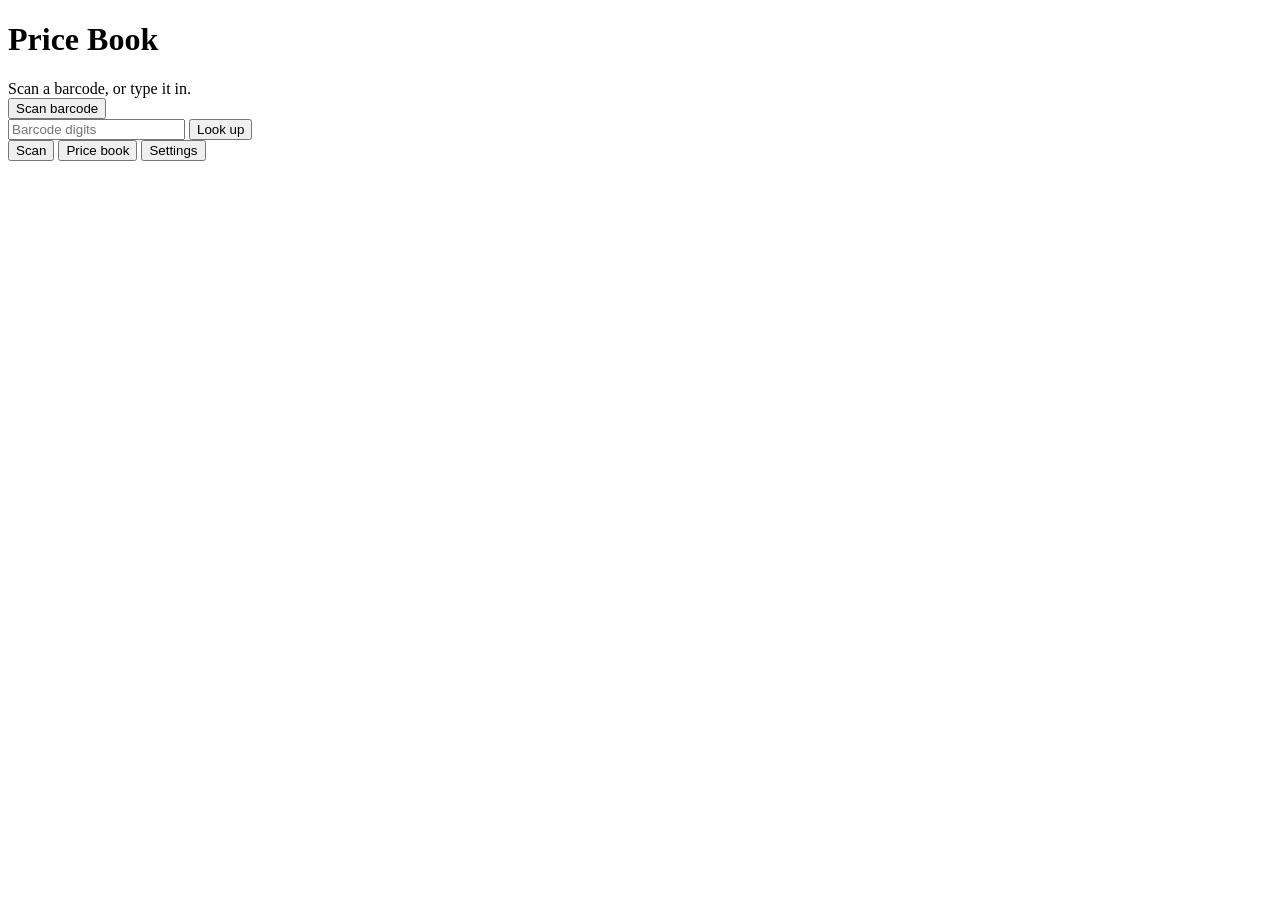
==== index.html @ a0e2c06f "Create initial index.html for Price Book app Initial HTML structure for Price Book application with " ====
<!doctype html>
<html lang="en">
<head>
  <meta charset="utf-8" />
  <meta name="viewport" content="width=device-width, initial-scale=1, viewport-fit=cover" />
  <meta name="theme-color" content="#111827" />
  <title>Price Book - what it costs, what is in it, will it fill you up</title>
  <link rel="manifest" href="./manifest.webmanifest" />
  <link rel="stylesheet" href="./src/styles.css" />
</head>
<body>
  <header class="topbar">
    <h1>Price Book</h1>
    <span id="net-pill" class="pill pill-warn" hidden>offline</span>
  </header>

  <main>
    <!-- SCAN -->
    <section id="view-scan" class="view">
      <div class="scanner">
        <video id="cam" playsinline muted hidden></video>
        <div id="scan-hint" class="hint">Scan a barcode, or type it in.</div>
        <button id="btn-scan" class="primary">Scan barcode</button>
        <button id="btn-stop" class="ghost" hidden>Stop camera</button>
      </div>

      <form id="manual-form" class="row">
        <input id="manual-code" inputmode="numeric" autocomplete="off"
               placeholder="Barcode digits" aria-label="Barcode digits" />
        <button class="secondary" type="submit">Look up</button>
      </form>

      <div id="status" class="status" role="status" aria-live="polite"></div>
      <div id="result"></div>
    </section>

    <!-- PRICE BOOK -->
    <section id="view-book" class="view" hidden>
      <div class="row">
        <input id="book-search" type="search" placeholder="Search your price book" aria-label="Search your price book" />
        <button id="btn-export" class="secondary" type="button">CSV</button>
      </div>
      <p class="muted small">Your lowest price ever paid, per item. Stays on this device.</p>
      <div id="book-list"></div>
    </section>

    <!-- SETTINGS / ABOUT -->
    <section id="view-about" class="view" hidden>
      <h2>Settings</h2>
      <label class="field">Default store
        <input id="set-store" placeholder="e.g. WinCo Bellevue" />
      </label>
      <label class="field">People in household
        <input id="set-household" type="number" min="1" step="1" value="1" />
      </label>

      <h2>What this app does not do</h2>
      <ul class="commitments">
        <li>No good or bad food labels. Numbers only, you decide.</li>
        <li>No weight goals, no calorie targets, no streaks.</li>
        <li>No account required. No ads, no affiliate links, no brand influence.</li>
        <li>Works offline in the aisle.</li>
        <li>Your price history stays on this device.</li>
      </ul>

      <h2>Honesty about the numbers</h2>
      <p class="muted small">
        Nutrition and ingredients come from Open Food Facts, a community database under the
        ODbL licence, and can be wrong or out of date. Nutri-Score and NOVA are third party
        classifications shown as published, not our verdict. The fullness estimate is an
        estimate built from four visible inputs and is not medical or dietary guidance.
      </p>
      <p class="muted small" id="build-line"></p>
      <button id="btn-wipe" class="danger" type="button">Delete all local data</button>
    </section>
  </main>

  <nav class="tabs" role="tablist">
    <button class="tab is-active" data-view="scan" role="tab">Scan</button>
    <button class="tab" data-view="book" role="tab">Price book</button>
    <button class="tab" data-view="about" role="tab">Settings</button>
  </nav>

  <script type="module" src="./src/app.js"></script>
</body>
</html>
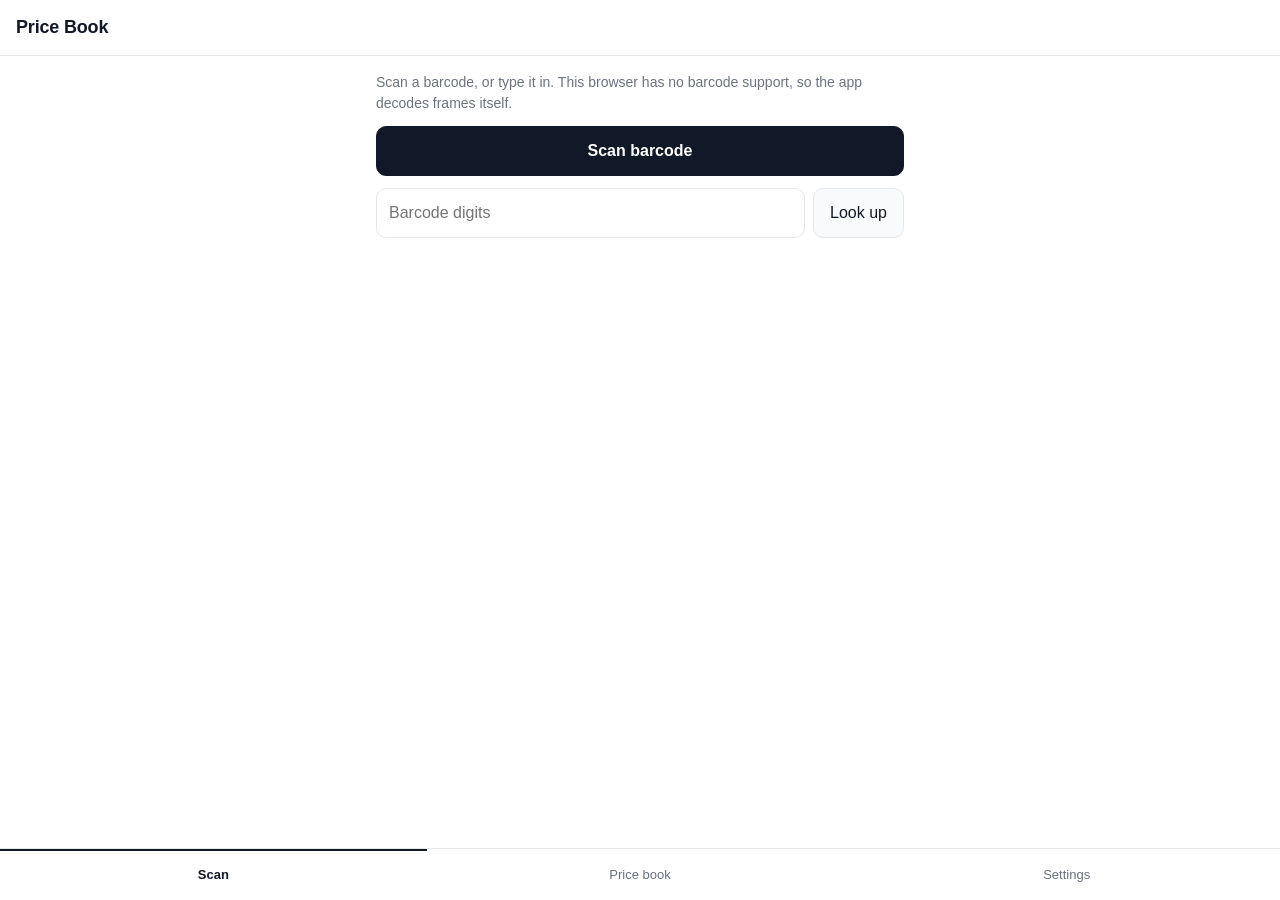
==== commit 6580662f: "Add meta tags for description and icons in HTML" ====
--- a/index.html
+++ b/index.html
@@ -4,8 +4,13 @@
   <meta charset="utf-8" />
   <meta name="viewport" content="width=device-width, initial-scale=1, viewport-fit=cover" />
   <meta name="theme-color" content="#111827" />
+  <meta name="description" content="Scan a barcode and see what it costs per serving, per gram of protein, and per unit of fullness." />
   <title>Price Book - what it costs, what is in it, will it fill you up</title>
   <link rel="manifest" href="./manifest.webmanifest" />
+  <link rel="icon" href="./icons/icon.svg" type="image/svg+xml" />
+  <link rel="apple-touch-icon" href="./icons/icon-192.png" />
+  <meta name="apple-mobile-web-app-capable" content="yes" />
+  <meta name="apple-mobile-web-app-title" content="Price Book" />
   <link rel="stylesheet" href="./src/styles.css" />
 </head>
 <body>
--- a/src/styles.css
+++ b/src/styles.css
@@ -0,0 +1,80 @@
+:root{
+  --bg:#ffffff;
+  --fg:#111827;
+  --muted:#6b7280;
+  --line:#e5e7eb;
+  --card:#f9fafb;
+  --tab-h:58px;
+}
+@media (prefers-color-scheme: dark){
+  :root{
+    --bg:#0b1220;
+    --fg:#f3f4f6;
+    --muted:#9ca3af;
+    --line:#1f2937;
+    --card:#111827;
+  }
+}
+*,*::before,*::after{box-sizing:border-box}
+html{-webkit-text-size-adjust:100%}
+body{
+  margin:0;
+  background:var(--bg);
+  color:var(--fg);
+  font:16px/1.5 -apple-system,BlinkMacSystemFont,"Segoe UI",Roboto,Helvetica,Arial,sans-serif;
+  padding-bottom:calc(var(--tab-h) + env(safe-area-inset-bottom));
+}
+h1,h2{letter-spacing:-0.01em}
+h2{font-size:16px;margin:24px 0 8px}
+.topbar{
+  display:flex;align-items:center;gap:8px;
+  padding:14px 16px;border-bottom:1px solid var(--line);
+  position:sticky;top:0;background:var(--bg);z-index:5;
+}
+.topbar h1{font-size:18px;margin:0}
+main{max-width:560px;margin:0 auto;padding:16px}
+.muted{color:var(--muted)}
+.small{font-size:13px}
+.hint{color:var(--muted);font-size:14px;margin:0 0 12px}
+.status{min-height:20px;font-size:14px;color:var(--muted);margin:12px 0}
+.status.err{color:#b91c1c}
+.pill{font-size:12px;padding:2px 8px;border-radius:999px;border:1px solid var(--line);color:var(--muted)}
+.pill-warn{border-color:#f59e0b;color:#92400e}
+.pill-good{border-color:#10b981;color:#065f46}
+button{font:inherit;border-radius:10px;padding:12px 16px;border:1px solid var(--line);background:var(--card);color:var(--fg);cursor:pointer}
+.primary{background:var(--fg);color:var(--bg);border-color:var(--fg);width:100%;font-weight:600}
+.ghost{background:transparent}
+.danger{border-color:#fca5a5;color:#b91c1c;background:transparent}
+input,select{font:inherit;padding:12px;border:1px solid var(--line);border-radius:10px;background:var(--bg);color:var(--fg);width:100%}
+.row{display:flex;gap:8px;align-items:center;margin:12px 0}
+.row input{flex:1}
+.field{display:block;font-size:13px;color:var(--muted);margin:12px 0}
+.field input{margin-top:6px}
+video#cam{width:100%;max-height:46vh;background:#000;border-radius:12px;object-fit:cover;margin-bottom:12px}
+.card{border:1px solid var(--line);background:var(--card);border-radius:14px;padding:14px;margin:14px 0}
+.card h3{margin:0 0 2px;font-size:17px}
+.card .brand{color:var(--muted);font-size:13px;margin:0 0 10px}
+.metrics{display:grid;grid-template-columns:repeat(3,1fr);gap:8px;margin:12px 0}
+.metric{border:1px solid var(--line);border-radius:12px;padding:10px;background:var(--bg);text-align:center}
+.metric .v{font-size:20px;font-weight:700;letter-spacing:-0.02em;display:block}
+.metric .k{font-size:11px;color:var(--muted);display:block;margin-top:4px;line-height:1.3}
+dl.kv{display:grid;grid-template-columns:auto 1fr;gap:4px 12px;margin:10px 0;font-size:14px}
+dl.kv dt{color:var(--muted)}
+dl.kv dd{margin:0}
+.ingredients{font-size:13px;line-height:1.45;white-space:pre-wrap}
+details{border-top:1px solid var(--line);padding-top:10px;margin-top:10px}
+summary{cursor:pointer;font-size:14px}
+.book-row{display:flex;justify-content:space-between;gap:12px;padding:12px 0;border-bottom:1px solid var(--line)}
+.book-row .n{font-weight:600;font-size:15px}
+.book-row .m{color:var(--muted);font-size:12px}
+.book-row .p{text-align:right;font-variant-numeric:tabular-nums}
+.tabs{
+  position:fixed;left:0;right:0;bottom:0;display:flex;
+  border-top:1px solid var(--line);background:var(--bg);
+  padding-bottom:env(safe-area-inset-bottom);z-index:10;
+}
+.tab{flex:1;border:0;border-radius:0;background:transparent;color:var(--muted);padding:16px 0;font-size:13px}
+.tab.is-active{color:var(--fg);font-weight:700;box-shadow:inset 0 2px 0 var(--fg)}
+.commitments{margin:0;padding-left:18px;font-size:14px}
+.commitments li{margin:6px 0}
+.empty{color:var(--muted);font-size:14px;padding:24px 0;text-align:center}
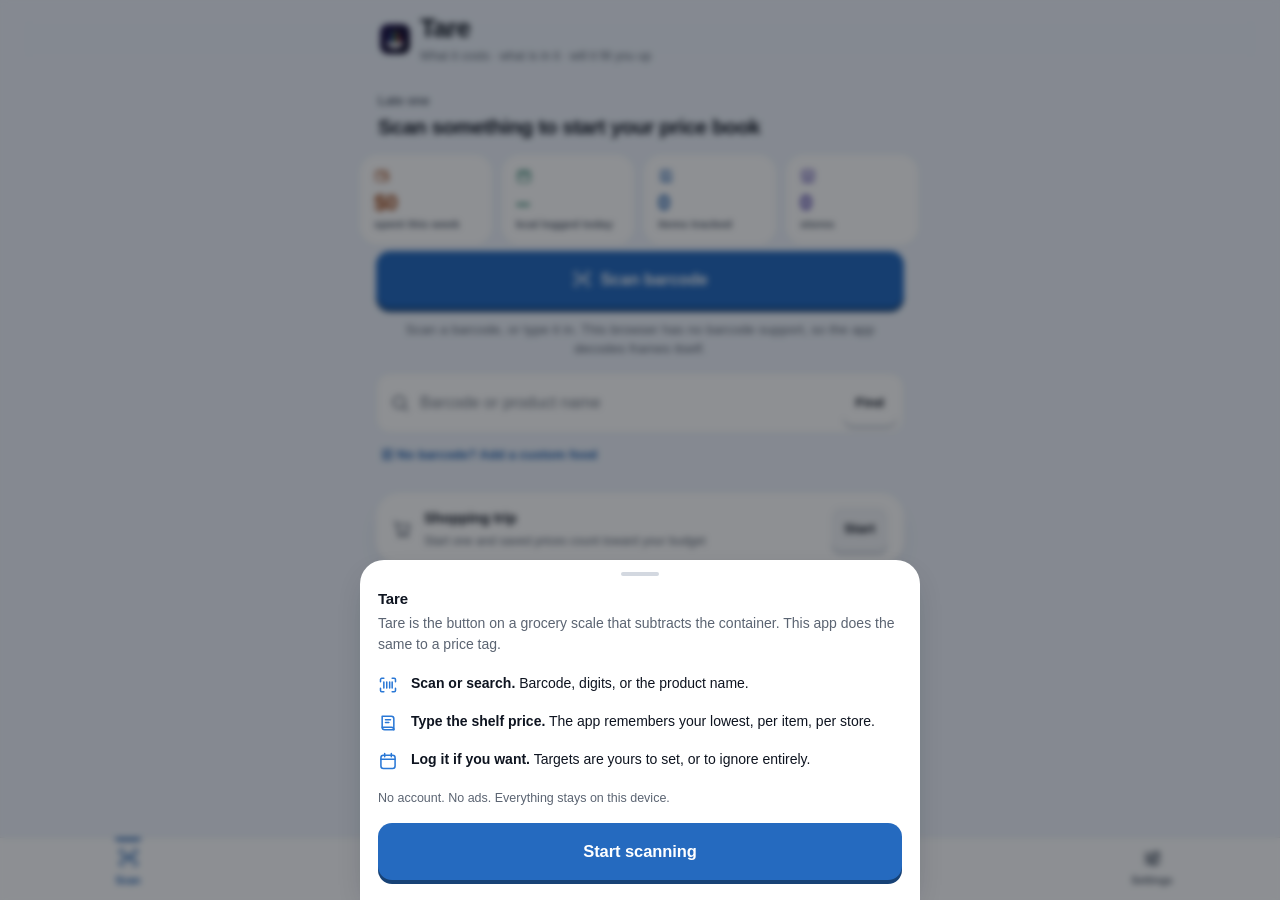
==== commit ee19a8ab: "Rename to Tare, and build out phase 1 Three correctness fixes first, all reachable in normal use:  -" ====
--- a/index.html
+++ b/index.html
@@ -3,87 +3,479 @@
 <head>
   <meta charset="utf-8" />
   <meta name="viewport" content="width=device-width, initial-scale=1, viewport-fit=cover" />
-  <meta name="theme-color" content="#111827" />
+  <meta name="theme-color" content="#f7f8fa" media="(prefers-color-scheme: light)" />
+  <meta name="theme-color" content="#0b0e13" media="(prefers-color-scheme: dark)" />
   <meta name="description" content="Scan a barcode and see what it costs per serving, per gram of protein, and per unit of fullness." />
-  <title>Price Book - what it costs, what is in it, will it fill you up</title>
+  <title>Tare - what it costs, what is in it, will it fill you up</title>
   <link rel="manifest" href="./manifest.webmanifest" />
   <link rel="icon" href="./icons/icon.svg" type="image/svg+xml" />
   <link rel="apple-touch-icon" href="./icons/icon-192.png" />
   <meta name="apple-mobile-web-app-capable" content="yes" />
-  <meta name="apple-mobile-web-app-title" content="Price Book" />
+  <meta name="apple-mobile-web-app-status-bar-style" content="default" />
+  <meta name="apple-mobile-web-app-title" content="Tare" />
   <link rel="stylesheet" href="./src/styles.css" />
 </head>
-<body>
-  <header class="topbar">
-    <h1>Price Book</h1>
-    <span id="net-pill" class="pill pill-warn" hidden>offline</span>
+<body data-view="scan">
+
+  <!-- Icon definitions, drawn once and referenced by <use>. Keeps the markup
+       readable and the payload small, and costs no network request. -->
+  <svg class="sprite" aria-hidden="true" focusable="false">
+    <defs>
+      <symbol id="i-scan" viewBox="0 0 24 24">
+        <path d="M3 8V5.5A1.5 1.5 0 0 1 4.5 4H7M17 4h2.5A1.5 1.5 0 0 1 21 5.5V8M21 16v2.5a1.5 1.5 0 0 1-1.5 1.5H17M7 20H4.5A1.5 1.5 0 0 1 3 18.5V16" />
+        <path d="M7 8.5v7M10.5 8.5v7M14 8.5v7M17 8.5v7" />
+      </symbol>
+      <symbol id="i-book" viewBox="0 0 24 24">
+        <path d="M5 4h11a3 3 0 0 1 3 3v13H8a3 3 0 0 1-3-3z" />
+        <path d="M5 17h11a3 3 0 0 1 3 3M9 8h6M9 11.5h4" />
+      </symbol>
+      <symbol id="i-sliders" viewBox="0 0 24 24">
+        <path d="M4 7h10M18 7h2M4 12h3M11 12h9M4 17h7M15 17h5" />
+        <circle cx="16" cy="7" r="2" /><circle cx="9" cy="12" r="2" /><circle cx="13" cy="17" r="2" />
+      </symbol>
+      <symbol id="i-search" viewBox="0 0 24 24"><circle cx="11" cy="11" r="7" /><path d="M16.5 16.5 21 21" /></symbol>
+      <symbol id="i-hash" viewBox="0 0 24 24"><path d="M9 3 7 21M17 3l-2 18M4 8.5h16M3 15.5h16" /></symbol>
+      <symbol id="i-chevron" viewBox="0 0 24 24"><path d="m9 5 7 7-7 7" /></symbol>
+      <symbol id="i-download" viewBox="0 0 24 24"><path d="M12 3v12M7.5 10.5 12 15l4.5-4.5M4 20h16" /></symbol>
+      <symbol id="i-check" viewBox="0 0 24 24"><path d="m4 12.5 5 5L20 6.5" /></symbol>
+      <symbol id="i-off" viewBox="0 0 24 24"><path d="M3 3l18 18M10.6 5.6A9 9 0 0 1 21 12M3 12a9 9 0 0 1 3.5-7.1M6.8 17.2A9 9 0 0 0 12 21" /></symbol>
+      <symbol id="i-leaf" viewBox="0 0 24 24"><path d="M20 4C10 4 4 9 4 15a5 5 0 0 0 5 5c6 0 11-6 11-16z"/><path d="M4 20c3-6 7-9 12-11"/></symbol>
+      <symbol id="i-meat" viewBox="0 0 24 24"><path d="M7.5 16.5a6 6 0 1 1 8.5-8.5l3.5 3.5a6 6 0 0 1-8.5 8.5z"/><circle cx="9" cy="15" r="2"/></symbol>
+      <symbol id="i-milk" viewBox="0 0 24 24"><path d="M8 3h8v3l2 4v9a2 2 0 0 1-2 2H8a2 2 0 0 1-2-2v-9l2-4z"/><path d="M6 12h12"/></symbol>
+      <symbol id="i-candy" viewBox="0 0 24 24"><circle cx="12" cy="12" r="4.5"/><path d="M8 9 3.5 6.5v11L8 15M16 9l4.5-2.5v11L16 15"/></symbol>
+      <symbol id="i-snack" viewBox="0 0 24 24"><path d="M6 4h12l-1.5 15.5a2 2 0 0 1-2 1.8h-5a2 2 0 0 1-2-1.8z"/><path d="M7 9h10"/></symbol>
+      <symbol id="i-drink" viewBox="0 0 24 24"><path d="M6 4h12l-1.6 15.6a2 2 0 0 1-2 1.8H9.6a2 2 0 0 1-2-1.8z"/><path d="M6.7 11h10.6"/></symbol>
+      <symbol id="i-grain" viewBox="0 0 24 24"><path d="M12 21V8M12 8c0-3 2-5 5-5 0 3-2 5-5 5zM12 8c0-3-2-5-5-5 0 3 2 5 5 5zM12 14c0-3 2-5 5-5 0 3-2 5-5 5zM12 14c0-3-2-5-5-5 0 3 2 5 5 5z"/></symbol>
+      <symbol id="i-frozen" viewBox="0 0 24 24"><path d="M12 3v18M4 7.5l16 9M20 7.5l-16 9M12 7l-2.5-2.5M12 7l2.5-2.5M12 17l-2.5 2.5M12 17l2.5 2.5"/></symbol>
+      <symbol id="i-jar" viewBox="0 0 24 24"><path d="M8 3h8v3H8zM6.5 6h11v13a2 2 0 0 1-2 2h-7a2 2 0 0 1-2-2z"/><path d="M6.5 11h11"/></symbol>
+      <symbol id="i-baby" viewBox="0 0 24 24"><circle cx="12" cy="12" r="8.5"/><circle cx="9.3" cy="11" r="1"/><circle cx="14.7" cy="11" r="1"/><path d="M9.5 15.2a4 4 0 0 0 5 0"/></symbol>
+      <symbol id="i-heart" viewBox="0 0 24 24"><path d="M12 20s-7.5-4.6-7.5-9.6A4.4 4.4 0 0 1 12 7.4a4.4 4.4 0 0 1 7.5 3C19.5 15.4 12 20 12 20z" /></symbol>
+      <symbol id="i-close" viewBox="0 0 24 24"><path d="M6 6l12 12M18 6L6 18" /></symbol>
+      <symbol id="i-refresh" viewBox="0 0 24 24"><path d="M20 12a8 8 0 1 1-2.4-5.7M20 4v4h-4" /></symbol>
+      <symbol id="i-pencil" viewBox="0 0 24 24"><path d="M4 20h4L19.5 8.5a2.1 2.1 0 0 0-3-3L5 17z" /><path d="M14.5 6.5l3 3" /></symbol>
+      <symbol id="i-shop" viewBox="0 0 24 24"><path d="M4 9h16v10a1.5 1.5 0 0 1-1.5 1.5h-13A1.5 1.5 0 0 1 4 19z" /><path d="M3 9l1.6-4.4A1.5 1.5 0 0 1 6 3.6h12a1.5 1.5 0 0 1 1.4 1L21 9M9.5 20.5V14h5v6.5" /></symbol>
+      <symbol id="i-undo" viewBox="0 0 24 24"><path d="M4 9h10.5a5.5 5.5 0 0 1 0 11H8M4 9l4-4M4 9l4 4" /></symbol>
+      <symbol id="i-cart" viewBox="0 0 24 24"><path d="M3 4h2.2l2.3 11.3a1.5 1.5 0 0 0 1.5 1.2h8.4a1.5 1.5 0 0 0 1.5-1.2L21 7H6" /><circle cx="9.5" cy="20" r="1.4" /><circle cx="17.5" cy="20" r="1.4" /></symbol>
+      <symbol id="i-wallet" viewBox="0 0 24 24"><path d="M3 7.5A2.5 2.5 0 0 1 5.5 5H18a2 2 0 0 1 2 2v1M3 7.5V17a2 2 0 0 0 2 2h14a2 2 0 0 0 2-2v-2.5M3 7.5h15" /><path d="M21 10.5h-4a2 2 0 0 0 0 4h4z" /></symbol>
+      <symbol id="i-repeat" viewBox="0 0 24 24"><path d="M4 9V7.5A2.5 2.5 0 0 1 6.5 5H18M15 2l3 3-3 3M20 15v1.5a2.5 2.5 0 0 1-2.5 2.5H6M9 22l-3-3 3-3" /></symbol>
+      <symbol id="i-left" viewBox="0 0 24 24"><path d="M15 5 8 12l7 7" /></symbol>
+      <symbol id="i-right" viewBox="0 0 24 24"><path d="m9 5 7 7-7 7" /></symbol>
+      <symbol id="i-drop" viewBox="0 0 24 24"><path d="M12 3.5s6 6.4 6 10.4a6 6 0 0 1-12 0c0-4 6-10.4 6-10.4z" /></symbol>
+      <symbol id="i-chart" viewBox="0 0 24 24"><path d="M4 20V10M10 20V4M16 20v-7M22 20H2" /></symbol>
+      <symbol id="i-share" viewBox="0 0 24 24"><path d="M12 3v13M8 6.5 12 3l4 3.5M5 13v6.5a1.5 1.5 0 0 0 1.5 1.5h11a1.5 1.5 0 0 0 1.5-1.5V13" /></symbol>
+      <symbol id="i-upload" viewBox="0 0 24 24"><path d="M12 16V4M7.5 8.5 12 4l4.5 4.5M4 20h16" /></symbol>
+      <symbol id="i-install" viewBox="0 0 24 24"><rect x="6" y="2.5" width="12" height="19" rx="2.5" /><path d="M11 18.5h2" /></symbol>
+      <symbol id="i-note" viewBox="0 0 24 24"><path d="M5 4.5h14v15H5z" /><path d="M8.5 9h7M8.5 12.5h7M8.5 16h4" /></symbol>
+      <symbol id="i-today" viewBox="0 0 24 24"><rect x="3.5" y="5" width="17" height="16" rx="3" /><path d="M3.5 10h17M8 3v4M16 3v4" /></symbol>
+      <symbol id="i-flame" viewBox="0 0 24 24"><path d="M12 3s5.5 4.2 5.5 9.1A5.5 5.5 0 0 1 12 21a5.5 5.5 0 0 1-5.5-8.9C6.5 8.5 9 7 9 7s.3 2.4 1.8 2.4C12.2 9.4 12 3 12 3z" /></symbol>
+      <symbol id="i-plus" viewBox="0 0 24 24"><path d="M12 5v14M5 12h14" /></symbol>
+      <symbol id="i-minus" viewBox="0 0 24 24"><path d="M5 12h14" /></symbol>
+      <symbol id="i-swap" viewBox="0 0 24 24"><path d="M4 8h13M13.5 4.5 17 8l-3.5 3.5M20 16H7M10.5 12.5 7 16l3.5 3.5" /></symbol>
+      <symbol id="i-scale" viewBox="0 0 24 24"><path d="M5 20h14M12 4v16M4 9h16l-2.2 6.5a1 1 0 0 1-1 .7H7.2a1 1 0 0 1-1-.7z" /><circle cx="12" cy="4" r="1.6" /></symbol>
+      <symbol id="i-clock" viewBox="0 0 24 24"><circle cx="12" cy="12" r="9" /><path d="M12 7v5.2l3.4 2" /></symbol>
+      <symbol id="i-star" viewBox="0 0 24 24"><path d="m12 3.6 2.6 5.3 5.9.85-4.25 4.15 1 5.85L12 17l-5.25 2.75 1-5.85L3.5 9.75l5.9-.85z" /></symbol>
+      <symbol id="i-trash" viewBox="0 0 24 24"><path d="M4 7h16M10 4h4M9.5 11v6M14.5 11v6M6 7l1 12.5a1.5 1.5 0 0 0 1.5 1.4h7a1.5 1.5 0 0 0 1.5-1.4L18 7" /></symbol>
+      <symbol id="i-flask" viewBox="0 0 24 24"><path d="M9.5 3v6.2L4.6 17.4A2 2 0 0 0 6.3 20.5h11.4a2 2 0 0 0 1.7-3.1L14.5 9.2V3M8 3h8M7.2 14.5h9.6" /></symbol>
+      <symbol id="i-alert" viewBox="0 0 24 24"><path d="M12 4.5 2.8 20h18.4z" /><path d="M12 10v4M12 17.2v.1" /></symbol>
+    </defs>
+  </svg>
+
+  <header class="appbar">
+    <div class="appbar-in">
+      <div class="appbar-title">
+        <img class="appbar-mark" src="./icons/icon.svg" alt="" width="30" height="30" />
+        <div>
+          <h1>Tare</h1>
+          <p class="appbar-sub">What it costs &middot; what is in it &middot; will it fill you up</p>
+        </div>
+      </div>
+      <span id="net-pill" class="chip chip-warn" hidden>
+        <svg class="ic ic-sm" aria-hidden="true"><use href="#i-off" /></svg>Offline
+      </span>
+    </div>
   </header>
 
   <main>
-    <!-- SCAN -->
+
+    <!-- ==================== SCAN ==================== -->
     <section id="view-scan" class="view">
-      <div class="scanner">
+
+      <div class="hello">
+        <div>
+          <p class="hello-k" id="hello-k">Hello</p>
+          <h2 class="hello-t" id="hello-t">What are we pricing?</h2>
+        </div>
+        <button id="home-streak" class="week" type="button" hidden aria-label="Logging streak">
+          <span class="week-dots" id="week-dots"></span>
+          <span class="week-n" id="home-streak-n">0</span>
+        </button>
+      </div>
+
+      <div class="rail stories" id="stories" data-noswipe></div>
+
+      <div class="rail" id="stat-rail" data-noswipe></div>
+
+      <div class="stage">
         <video id="cam" playsinline muted hidden></video>
-        <div id="scan-hint" class="hint">Scan a barcode, or type it in.</div>
-        <button id="btn-scan" class="primary">Scan barcode</button>
-        <button id="btn-stop" class="ghost" hidden>Stop camera</button>
-      </div>
-
-      <form id="manual-form" class="row">
-        <input id="manual-code" inputmode="numeric" autocomplete="off"
-               placeholder="Barcode digits" aria-label="Barcode digits" />
-        <button class="secondary" type="submit">Look up</button>
+        <div class="reticle" aria-hidden="true">
+          <span class="c c-tl"></span><span class="c c-tr"></span>
+          <span class="c c-bl"></span><span class="c c-br"></span>
+          <i class="sweep"></i>
+        </div>
+      </div>
+
+      <button id="btn-scan" class="btn btn-primary btn-block" type="button">
+        <svg class="ic" aria-hidden="true"><use href="#i-scan" /></svg>
+        Scan barcode
+      </button>
+      <button id="btn-stop" class="btn btn-quiet btn-block" hidden type="button">Stop camera</button>
+      <p id="scan-hint" class="hint">Point the camera at the barcode, or type the digits underneath it.</p>
+
+      <form id="manual-form" class="inline-field">
+        <svg class="ic ic-muted" aria-hidden="true"><use href="#i-search" /></svg>
+        <input id="manual-code" autocomplete="off"
+               placeholder="Barcode or product name"
+               aria-label="Barcode digits, or a product name" />
+        <button class="btn btn-soft btn-sm" type="submit">Find</button>
       </form>
-
-      <div id="status" class="status" role="status" aria-live="polite"></div>
+      <button id="btn-custom" class="link" type="button">
+        <svg class="ic ic-sm" aria-hidden="true"><use href="#i-note" /></svg>
+        No barcode? Add a custom food
+      </button>
+
+      <div id="trip-card" class="card trip" hidden>
+        <div class="trip-main">
+          <svg class="ic" aria-hidden="true"><use href="#i-cart" /></svg>
+          <div>
+            <div class="trip-t" id="trip-title">Shopping trip</div>
+            <div class="trip-s" id="trip-sub">Prices you save will count as spent</div>
+          </div>
+        </div>
+        <button id="trip-btn" class="btn btn-soft btn-sm" type="button">Start</button>
+      </div>
+
+      <div id="search-results" class="block" hidden>
+        <div class="block-head"><h2 id="search-title">Results</h2>
+          <button id="btn-search-close" class="link" type="button">Clear</button></div>
+        <div id="search-list" class="list"></div>
+      </div>
+
       <div id="result"></div>
+
+      <div id="wins" class="card wins" hidden></div>
+
+      <section id="recent-wrap" class="block" hidden>
+        <div class="block-head">
+          <h2>Your shelf</h2>
+          <button class="link tab-link" data-view="history" type="button">
+            See all <svg class="ic ic-sm" aria-hidden="true"><use href="#i-chevron" /></svg>
+          </button>
+        </div>
+        <div id="recent" class="feed"></div>
+      </section>
     </section>
 
-    <!-- PRICE BOOK -->
+    <!-- ==================== TODAY ==================== -->
+    <section id="view-today" class="view" hidden>
+      <div class="daynav">
+        <button id="day-prev" class="step-btn" type="button" aria-label="Previous day">
+          <svg class="ic ic-sm" aria-hidden="true"><use href="#i-left" /></svg></button>
+        <h2 id="today-date">Today</h2>
+        <button id="day-next" class="step-btn" type="button" aria-label="Next day">
+          <svg class="ic ic-sm" aria-hidden="true"><use href="#i-right" /></svg></button>
+      </div>
+      <div class="block-head">
+        <button id="day-today" class="link" type="button" hidden>Back to today</button>
+        <span id="streak-chip" class="chip chip-accent" hidden>
+          <svg class="ic ic-sm" aria-hidden="true"><use href="#i-flame" /></svg>
+          <span id="streak-n">0 day streak</span>
+        </span>
+      </div>
+
+      <div class="card">
+        <div class="ring-wrap">
+          <svg class="ring" viewBox="0 0 120 120" aria-hidden="true">
+            <circle class="ring-track" cx="60" cy="60" r="52" />
+            <circle class="ring-fill" id="kcal-ring" cx="60" cy="60" r="52" />
+          </svg>
+          <div class="ring-mid">
+            <span class="ring-v" id="kcal-now">0</span>
+            <span class="ring-k" id="kcal-goal">kcal today</span>
+          </div>
+        </div>
+        <div id="macro-goals" class="goalbars"></div>
+        <p id="today-note" class="panel-note"></p>
+      </div>
+
+      <div class="card water">
+        <div class="water-top">
+          <span class="meter-k"><svg class="ic ic-sm" aria-hidden="true"><use href="#i-drop" /></svg> Water</span>
+          <span class="meter-v" id="water-v">0 ml</span>
+        </div>
+        <div class="meter"><div class="meter-fill" id="water-fill"></div></div>
+        <div class="stepper">
+          <button class="btn btn-soft btn-sm" id="water-minus" type="button">&minus;250</button>
+          <button class="btn btn-soft btn-sm" id="water-250" type="button">+250 ml</button>
+          <button class="btn btn-soft btn-sm" id="water-500" type="button">+500 ml</button>
+        </div>
+      </div>
+
+      <div id="health-day" class="card health" hidden></div>
+
+      <div class="block-head"><h2>Logged</h2></div>
+      <div id="today-list" class="list"></div>
+
+      <div class="block-head"><h2><svg class="ic ic-sm" aria-hidden="true"><use href="#i-chart" /></svg> Last 14 days</h2></div>
+      <div id="trend" class="card"></div>
+
+      <h2 class="group-title">Weight</h2>
+      <div class="group">
+        <label class="cell">
+          <span class="cell-k">Today</span>
+          <input id="weight-input" inputmode="decimal" placeholder="not recorded" />
+          <span class="cell-suffix" id="weight-unit">kg</span>
+        </label>
+      </div>
+      <div id="weight-trend" class="card" hidden></div>
+    </section>
+
+    <!-- ==================== HISTORY ==================== -->
+    <section id="view-history" class="view" hidden>
+      <div class="seg" role="group" aria-label="Filter history">
+        <button class="seg-btn is-on" data-hfilter="all" type="button">All scans</button>
+        <button class="seg-btn" data-hfilter="fav" type="button">
+          <svg class="ic ic-sm" aria-hidden="true"><use href="#i-star" /></svg> Favorites
+        </button>
+      </div>
+      <div class="block-head block-head-tight">
+        <h2 id="history-title">Everything you have scanned</h2>
+        <span class="head-actions">
+          <button id="btn-export-history" class="btn btn-soft btn-sm" type="button">
+            <svg class="ic ic-sm" aria-hidden="true"><use href="#i-download" /></svg> CSV
+          </button>
+          <button id="btn-clear-history" class="btn btn-soft btn-sm" type="button">
+            <svg class="ic ic-sm" aria-hidden="true"><use href="#i-trash" /></svg> Clear
+          </button>
+        </span>
+      </div>
+      <div id="history-list" class="list"></div>
+    </section>
+
+    <!-- ==================== PRICE BOOK ==================== -->
     <section id="view-book" class="view" hidden>
-      <div class="row">
-        <input id="book-search" type="search" placeholder="Search your price book" aria-label="Search your price book" />
-        <button id="btn-export" class="secondary" type="button">CSV</button>
-      </div>
-      <p class="muted small">Your lowest price ever paid, per item. Stays on this device.</p>
-      <div id="book-list"></div>
+      <div id="budget" class="card budget"></div>
+      <div class="search">
+        <svg class="ic ic-muted" aria-hidden="true"><use href="#i-search" /></svg>
+        <input id="book-search" type="search" placeholder="Search your price book"
+               aria-label="Search your price book" />
+      </div>
+
+      <div class="block-head">
+        <h2>Your lowest price, per item</h2>
+        <button id="btn-export" class="btn btn-soft btn-sm" type="button">
+          <svg class="ic ic-sm" aria-hidden="true"><use href="#i-download" /></svg> CSV
+        </button>
+      </div>
+      <div id="book-list" class="list"></div>
+
+      <div id="health-shop" class="card health" hidden></div>
+
+      <div class="block-head"><h2>Where it goes</h2></div>
+      <div id="spend" class="card"></div>
+
+      <div class="block-head"><h2><svg class="ic ic-sm" aria-hidden="true"><use href="#i-shop" /></svg> Your stores</h2></div>
+      <div id="podium" class="podium" hidden></div>
+      <div id="stores" class="list"></div>
+
+      <div class="block-head"><h2><svg class="ic ic-sm" aria-hidden="true"><use href="#i-cart" /></svg> Recent trips</h2></div>
+      <div id="trips" class="list"></div>
     </section>
 
-    <!-- SETTINGS / ABOUT -->
+    <!-- ==================== SETTINGS ==================== -->
     <section id="view-about" class="view" hidden>
-      <h2>Settings</h2>
-      <label class="field">Default store
-        <input id="set-store" placeholder="e.g. WinCo Bellevue" />
-      </label>
-      <label class="field">People in household
-        <input id="set-household" type="number" min="1" step="1" value="1" />
-      </label>
-
-      <h2>What this app does not do</h2>
-      <ul class="commitments">
-        <li>No good or bad food labels. Numbers only, you decide.</li>
-        <li>No weight goals, no calorie targets, no streaks.</li>
-        <li>No account required. No ads, no affiliate links, no brand influence.</li>
-        <li>Works offline in the aisle.</li>
-        <li>Your price history stays on this device.</li>
+      <h2 class="group-title">Preferences</h2>
+      <div class="group">
+        <label class="cell">
+          <span class="cell-k">Default store</span>
+          <input id="set-store" placeholder="e.g. WinCo Bellevue" />
+        </label>
+        <label class="cell">
+          <span class="cell-k">People in household</span>
+          <input id="set-household" type="number" min="1" step="1" value="1" />
+        </label>
+      </div>
+
+      <h2 class="group-title">Daily targets</h2>
+      <div class="group">
+        <label class="cell"><span class="cell-k">Energy</span>
+          <input id="goal-kcal" inputmode="numeric" placeholder="none" /><span class="cell-suffix">kcal</span></label>
+        <label class="cell"><span class="cell-k">Protein</span>
+          <input id="goal-protein" inputmode="numeric" placeholder="none" /><span class="cell-suffix">g</span></label>
+        <label class="cell"><span class="cell-k">Carbohydrate</span>
+          <input id="goal-carbs" inputmode="numeric" placeholder="none" /><span class="cell-suffix">g</span></label>
+        <label class="cell"><span class="cell-k">Fat</span>
+          <input id="goal-fat" inputmode="numeric" placeholder="none" /><span class="cell-suffix">g</span></label>
+        <label class="cell"><span class="cell-k">Show streak</span>
+          <span class="switch"><input id="goal-streak" type="checkbox" checked /><span class="switch-ui"></span></span></label>
+        <label class="cell"><span class="cell-k">Weight unit</span>
+          <select id="goal-unit"><option value="kg">kg</option><option value="lb">lb</option></select></label>
+      </div>
+      <p id="goal-note" class="footnote" hidden></p>
+
+      <h2 class="group-title">Dietary preferences</h2>
+      <div class="group" id="diet-group"></div>
+      <p class="footnote">Items are flagged against what Open Food Facts publishes. A missing
+        tag reads unknown, never safe. This is not a substitute for reading the label.</p>
+
+      <h2 class="group-title">Grocery budget</h2>
+      <div class="group">
+        <label class="cell"><span class="cell-k">Amount</span>
+          <span class="cell-suffix">$</span>
+          <input id="goal-budget" inputmode="decimal" placeholder="none" /></label>
+        <label class="cell"><span class="cell-k">Period</span>
+          <select id="goal-period"><option value="week">Weekly</option><option value="month">Monthly</option></select></label>
+      </div>
+      <p class="footnote">Spending is counted from prices you save during a shopping trip,
+        so the budget costs one tap per trip and none per item.</p>
+
+      <h2 class="group-title">Eating out</h2>
+      <div class="group">
+        <label class="cell"><span class="cell-k">A meal out costs me</span>
+          <span class="cell-suffix">$</span>
+          <input id="goal-takeout" inputmode="decimal" placeholder="none" /></label>
+      </div>
+      <p class="footnote">Your number, per person. The app never guesses it, because a
+        guessed baseline would make the comparison flattering rather than true.</p>
+
+      <h2 class="group-title">Water</h2>
+      <div class="group">
+        <label class="cell"><span class="cell-k">Daily target</span>
+          <input id="goal-water" inputmode="numeric" placeholder="2000" /><span class="cell-suffix">ml</span></label>
+      </div>
+
+      <h2 class="group-title">Your data</h2>
+      <div class="group">
+        <button id="btn-import" class="cell cell-action" type="button">Import a CSV
+          <svg class="ic ic-sm" aria-hidden="true"><use href="#i-upload" /></svg></button>
+        <button id="btn-foods" class="cell cell-action" type="button">Custom foods
+          <span class="cell-suffix" id="foods-count"></span></button>
+        <button id="btn-misses" class="cell cell-action" type="button">Scans that failed
+          <span class="cell-suffix" id="misses-count"></span></button>
+        <button id="btn-install" class="cell cell-action" type="button" hidden>Install on this device
+          <svg class="ic ic-sm" aria-hidden="true"><use href="#i-install" /></svg></button>
+      </div>
+      <input id="import-file" type="file" accept=".csv,text/csv" hidden />
+
+      <h2 class="group-title">Commitments</h2>
+      <ul class="group commitments">
+        <li><svg class="ic ic-sm" aria-hidden="true"><use href="#i-check" /></svg>Every score shows the reasons that produced it.</li>
+        <li><svg class="ic ic-sm" aria-hidden="true"><use href="#i-check" /></svg>Targets are yours. The app never suggests one from your body.</li>
+        <li><svg class="ic ic-sm" aria-hidden="true"><use href="#i-check" /></svg>No account. No ads, no affiliate links, no brand influence.</li>
+        <li><svg class="ic ic-sm" aria-hidden="true"><use href="#i-check" /></svg>Works offline in the aisle.</li>
+        <li><svg class="ic ic-sm" aria-hidden="true"><use href="#i-check" /></svg>Your price history stays on this device.</li>
       </ul>
 
-      <h2>Honesty about the numbers</h2>
-      <p class="muted small">
-        Nutrition and ingredients come from Open Food Facts, a community database under the
-        ODbL licence, and can be wrong or out of date. Nutri-Score and NOVA are third party
-        classifications shown as published, not our verdict. The fullness estimate is an
-        estimate built from four visible inputs and is not medical or dietary guidance.
-      </p>
-      <p class="muted small" id="build-line"></p>
-      <button id="btn-wipe" class="danger" type="button">Delete all local data</button>
+      <h2 class="group-title">Honesty about the numbers</h2>
+      <div class="group">
+        <p class="cell cell-prose">
+          Nutrition and ingredients come from Open Food Facts, a community database under the
+          ODbL licence, and can be wrong or out of date. Nutri-Score and NOVA are third party
+          classifications shown as published, not our verdict. The fullness estimate is an
+          estimate built from four visible inputs and is not medical or dietary guidance.
+        </p>
+      </div>
+
+      <h2 class="group-title">Data</h2>
+      <div class="group">
+        <button id="btn-wipe" class="cell cell-action is-danger" type="button">
+          Delete all local data
+          <svg class="ic ic-sm" aria-hidden="true"><use href="#i-chevron" /></svg>
+        </button>
+      </div>
+
+      <p class="footnote" id="build-line"></p>
     </section>
+
   </main>
 
-  <nav class="tabs" role="tablist">
-    <button class="tab is-active" data-view="scan" role="tab">Scan</button>
-    <button class="tab" data-view="book" role="tab">Price book</button>
-    <button class="tab" data-view="about" role="tab">Settings</button>
+  <div id="ptr" class="ptr" aria-hidden="true">
+    <svg class="ic" aria-hidden="true"><use href="#i-refresh" /></svg>
+  </div>
+
+  <div id="cheer" class="cheer" hidden>
+    <div class="cheer-in" role="dialog" aria-modal="true" aria-labelledby="cheer-title">
+      <span class="cheer-banner" id="cheer-banner"></span>
+      <p class="cheer-title" id="cheer-title"></p>
+      <p class="cheer-v" id="cheer-v"></p>
+      <span class="cheer-unit" id="cheer-unit"></span>
+      <p class="cheer-sub" id="cheer-sub"></p>
+      <div class="cheer-stats" id="cheer-stats"></div>
+      <button id="cheer-go" class="btn btn-primary btn-block" type="button">Keep going</button>
+    </div>
+  </div>
+
+  <div id="story" class="story" hidden>
+    <div class="story-bars" id="story-bars"></div>
+    <div class="story-top">
+      <span class="story-who" id="story-who"></span>
+      <button id="story-close" class="story-x" type="button" aria-label="Close">
+        <svg class="ic" aria-hidden="true"><use href="#i-close" /></svg>
+      </button>
+    </div>
+    <div class="story-stage" id="story-stage"></div>
+    <div class="story-foot" id="story-foot"></div>
+    <button class="story-half story-prev" id="story-prev" type="button" aria-label="Previous"></button>
+    <button class="story-half story-next" id="story-next" type="button" aria-label="Next"></button>
+  </div>
+
+  <div id="sheet" class="sheet" hidden>
+    <div class="sheet-panel" role="dialog" aria-modal="true" aria-labelledby="sheet-title">
+      <div class="sheet-grab" aria-hidden="true"></div>
+      <div class="sheet-head">
+        <h2 id="sheet-title">Custom food</h2>
+        <button id="sheet-close" class="step-btn" type="button" aria-label="Close">
+          <svg class="ic ic-sm" aria-hidden="true"><use href="#i-plus" style="transform:rotate(45deg);transform-origin:center" /></svg></button>
+      </div>
+      <div id="sheet-body"></div>
+    </div>
+  </div>
+
+  <div id="onboard" class="sheet" hidden>
+    <div class="sheet-panel" role="dialog" aria-modal="true" aria-labelledby="ob-title">
+      <div class="sheet-grab" aria-hidden="true"></div>
+      <h2 id="ob-title">Tare</h2>
+      <p class="ob-lead">Tare is the button on a grocery scale that subtracts the container. This app does the same to a price tag.</p>
+      <ul class="ob-list">
+        <li><svg class="ic" aria-hidden="true"><use href="#i-scan" /></svg>
+          <span><b>Scan or search.</b> Barcode, digits, or the product name.</span></li>
+        <li><svg class="ic" aria-hidden="true"><use href="#i-book" /></svg>
+          <span><b>Type the shelf price.</b> The app remembers your lowest, per item, per store.</span></li>
+        <li><svg class="ic" aria-hidden="true"><use href="#i-today" /></svg>
+          <span><b>Log it if you want.</b> Targets are yours to set, or to ignore entirely.</span></li>
+      </ul>
+      <p class="ob-note">No account. No ads. Everything stays on this device.</p>
+      <button id="ob-start" class="btn btn-primary btn-block" type="button">Start scanning</button>
+    </div>
+  </div>
+
+  <div id="status" class="toast" role="status" aria-live="polite"></div>
+
+  <nav class="tabbar" role="tablist">
+    <button class="tab is-active" data-view="scan" role="tab" type="button">
+      <svg class="ic" aria-hidden="true"><use href="#i-scan" /></svg><span>Scan</span>
+    </button>
+    <button class="tab" data-view="today" role="tab" type="button">
+      <svg class="ic" aria-hidden="true"><use href="#i-today" /></svg><span>Today</span>
+    </button>
+    <button class="tab" data-view="history" role="tab" type="button">
+      <svg class="ic" aria-hidden="true"><use href="#i-clock" /></svg><span>History</span>
+    </button>
+    <button class="tab" data-view="book" role="tab" type="button">
+      <svg class="ic" aria-hidden="true"><use href="#i-book" /></svg><span>Prices</span>
+    </button>
+    <button class="tab" data-view="about" role="tab" type="button">
+      <svg class="ic" aria-hidden="true"><use href="#i-sliders" /></svg><span>Settings</span>
+    </button>
   </nav>
 
   <script type="module" src="./src/app.js"></script>
--- a/src/styles.css
+++ b/src/styles.css
@@ -1,80 +1,1386 @@
+/* Tare - design system.
+   Mobile first, dark mode aware, no web fonts and no CDN, so the app keeps its
+   offline and no-third-party promises. Everything below is tokens first, then
+   primitives, then the three views.
+
+   On colour: the scanner apps this borrows its shape from grade food red to
+   green, and the grade is their product. This app does not grade, so ONE blue
+   accent carries every value at every magnitude. A bar that changes colour as
+   it fills is a verdict, and the app does not know what good is for you. The
+   only other hue is a red reserved for destructive actions and failures, which
+   are states of the app, never judgements about a food. */
+
 :root{
-  --bg:#ffffff;
-  --fg:#111827;
-  --muted:#6b7280;
-  --line:#e5e7eb;
-  --card:#f9fafb;
-  --tab-h:58px;
-}
-@media (prefers-color-scheme: dark){
+  color-scheme:light;
+
+  /* surfaces and ink */
+  --page:#f7f8fa;
+  --surface:#ffffff;
+  --surface-2:#f2f4f7;      /* inset wells inside a surface */
+  --ink:#0e1420;
+  --ink-2:#5b6472;          /* 5.98:1 on white */
+  --line:#e6e9ee;
+  --line-strong:#d3d8e0;
+
+  /* accent - one hue, validated against the surfaces it sits on */
+  --accent:#2a78d6;         /* marks: meter fill, active tab (3:1 gate) */
+  --accent-fill:#256abf;    /* filled buttons: white on this is 5.39:1 */
+  --accent-ink:#1c5cab;     /* accent coloured text: 6.63:1 on white */
+  --accent-wash:#eaf2fd;
+  --meter-track:#86b6ef;    /* same ramp, 2.11:1 on white, ordinal safe */
+  /* Three at once, so these are the validated all-pairs trio, each with its
+     own direct label carrying the percentage. */
+  --macro-1:#2a78d6; --macro-2:#eb6834; --macro-3:#1baf7a;
+  /* Reserved status palette. Fixed in both modes, never reused as a series
+     colour, and never shown without its band label beside it. */
+  --st-good:#0ca30c; --st-warning:#fab219; --st-serious:#ec835a; --st-critical:#d03b3b;
+  --st-good-ink:#006300;
+
+  /* Per-view accent. Only one is ever lit at a time - the other tabs sit in
+     muted ink - so these are a theme that swaps, not a categorical set the eye
+     has to tell apart side by side. Each is gated on contrast alone: marks 3:1,
+     text 4.5:1, both measured. */
+  --v-scan:#2a78d6;     --v-scan-ink:#1c5cab;
+  --v-today:#12946a;    --v-today-ink:#0f6f57;
+  --v-history:#5b46d6;  --v-history-ink:#4a3aa7;
+  --v-book:#d9541f;     --v-book-ink:#9a4212;
+  --v-about:#667085;    --v-about-ink:#475467;
+
+  /* Categorical hues, fixed order, for things seen at the same time. The first
+     three are the set that clears the all-pairs gate in both modes. */
+  --cat-1:#2a78d6; --cat-2:#eb6834; --cat-3:#1baf7a; --cat-4:#eda100;
+  --cat-5:#e87ba4; --cat-6:#008300; --cat-7:#4a3aa7; --cat-8:#e34948;
+  --tint:18%;
+  --on-accent:#ffffff;
+
+  /* reserved: app state, never a food verdict */
+  --danger:#b42318;
+  --danger-wash:#fef3f2;
+
+  /* elevation */
+  --e1:0 1px 2px rgba(14,20,32,.06);
+  --e2:0 1px 2px rgba(14,20,32,.05), 0 10px 28px -14px rgba(14,20,32,.22);
+  --e3:0 12px 32px -12px rgba(14,20,32,.30);
+  --ring:0 0 0 3px rgba(42,120,214,.30);
+
+  /* geometry and motion */
+  --r-sm:10px; --r-md:14px; --r-lg:18px; --r-xl:24px;
+  --tab-h:60px;
+  --dur:.18s;
+  --ease:cubic-bezier(.32,.72,0,1);
+  --spring:cubic-bezier(.22,1.2,.36,1);   /* slight overshoot, the iOS feel */
+  --dur-view:.26s;
+}
+@media (prefers-color-scheme:dark){
   :root{
-    --bg:#0b1220;
-    --fg:#f3f4f6;
-    --muted:#9ca3af;
-    --line:#1f2937;
-    --card:#111827;
+    color-scheme:dark;
+    --page:#0b0e13;
+    --surface:#151a22;
+    --surface-2:#1d232d;
+    --ink:#eef2f7;
+    --ink-2:#98a2b3;        /* 6.72:1 on the dark surface */
+    --line:#242b36;
+    --line-strong:#323a47;
+
+    --accent:#3987e5;       /* the dark step of the same hue, not a flip */
+    --accent-fill:#3987e5;  /* dark ink on this is 5.20:1 */
+    --accent-ink:#7fb2f0;
+    --accent-wash:#16243a;
+    --meter-track:#184f95;  /* 2.24:1 on the dark surface, ordinal safe */
+    --macro-1:#3987e5; --macro-2:#d95926; --macro-3:#199e70;
+    --st-good-ink:#3fbf3f;
+    --v-scan:#3987e5;     --v-scan-ink:#7fb2f0;
+    --v-today:#1fbe8a;    --v-today-ink:#4fd1a5;
+    --v-history:#8b78ee;  --v-history-ink:#a99bf5;
+    --v-book:#ef7845;     --v-book-ink:#f79b6e;
+    --v-about:#8996a8;    --v-about-ink:#98a2b3;
+    --cat-1:#3987e5; --cat-2:#d95926; --cat-3:#199e70; --cat-4:#c98500;
+    --cat-5:#d55181; --cat-6:#008300; --cat-7:#9085e9; --cat-8:#e66767;
+    --tint:30%;
+    --on-accent:#0b0e13;
+
+    --danger:#f9776c;
+    --danger-wash:#2a1614;
+
+    --e1:0 1px 2px rgba(0,0,0,.5);
+    --e2:0 1px 2px rgba(0,0,0,.5), 0 10px 28px -14px rgba(0,0,0,.8);
+    --e3:0 12px 32px -12px rgba(0,0,0,.9);
+    --ring:0 0 0 3px rgba(57,135,229,.42);
   }
 }
+
 *,*::before,*::after{box-sizing:border-box}
+/* Every display rule below is a class selector, which outranks the user agent's
+   [hidden]{display:none}. Without this the offline chip, the stop button and the
+   camera would all sit on screen permanently. */
+[hidden]{display:none!important}
 html{-webkit-text-size-adjust:100%}
 body{
   margin:0;
-  background:var(--bg);
-  color:var(--fg);
+  background:var(--page);
+  color:var(--ink);
   font:16px/1.5 -apple-system,BlinkMacSystemFont,"Segoe UI",Roboto,Helvetica,Arial,sans-serif;
-  padding-bottom:calc(var(--tab-h) + env(safe-area-inset-bottom));
-}
-h1,h2{letter-spacing:-0.01em}
-h2{font-size:16px;margin:24px 0 8px}
-.topbar{
-  display:flex;align-items:center;gap:8px;
-  padding:14px 16px;border-bottom:1px solid var(--line);
-  position:sticky;top:0;background:var(--bg);z-index:5;
-}
-.topbar h1{font-size:18px;margin:0}
-main{max-width:560px;margin:0 auto;padding:16px}
-.muted{color:var(--muted)}
+  -webkit-font-smoothing:antialiased;
+  -webkit-tap-highlight-color:transparent;
+  /* Standalone on iOS, a rubber-band drag at the top reads as a pull to
+     refresh and throws the view away. Contain it to the scroller. */
+  overscroll-behavior-y:contain;
+  padding-bottom:calc(var(--tab-h) + env(safe-area-inset-bottom) + 16px);
+}
+.sprite{position:absolute;width:0;height:0;overflow:hidden}
+.ic{
+  width:20px;height:20px;flex:none;
+  fill:none;stroke:currentColor;stroke-width:1.85;
+  stroke-linecap:round;stroke-linejoin:round;
+}
+.ic-sm{width:15px;height:15px;stroke-width:2}
+.ic-muted{color:var(--ink-2)}
+
+/* ---------------- app bar ---------------- */
+
+.appbar{
+  position:sticky;top:0;z-index:20;
+  padding-top:env(safe-area-inset-top);
+  background:color-mix(in srgb,var(--page) 82%,transparent);
+  backdrop-filter:saturate(180%) blur(14px);
+  -webkit-backdrop-filter:saturate(180%) blur(14px);
+  border-bottom:1px solid transparent;
+}
+.appbar-in{
+  max-width:560px;margin:0 auto;
+  display:flex;align-items:flex-start;justify-content:space-between;gap:12px;
+  padding:14px 20px 12px;
+}
+.appbar-title{display:flex;align-items:center;gap:10px}
+.appbar-mark{flex:none;border-radius:8px;display:block}
+.appbar-title > div{min-width:0}
+.appbar h1{margin:0;font-size:26px;font-weight:750;letter-spacing:-.026em;line-height:1.15}
+.appbar-sub{margin:3px 0 0;font-size:12px;color:var(--ink-2);letter-spacing:.005em}
+
+main{max-width:560px;margin:0 auto;padding:8px 16px 28px}
+
+/* ---------------- primitives ---------------- */
+
+h2{font-size:15px;font-weight:650;letter-spacing:-.012em;margin:0}
+.muted{color:var(--ink-2)}
 .small{font-size:13px}
-.hint{color:var(--muted);font-size:14px;margin:0 0 12px}
-.status{min-height:20px;font-size:14px;color:var(--muted);margin:12px 0}
-.status.err{color:#b91c1c}
-.pill{font-size:12px;padding:2px 8px;border-radius:999px;border:1px solid var(--line);color:var(--muted)}
-.pill-warn{border-color:#f59e0b;color:#92400e}
-.pill-good{border-color:#10b981;color:#065f46}
-button{font:inherit;border-radius:10px;padding:12px 16px;border:1px solid var(--line);background:var(--card);color:var(--fg);cursor:pointer}
-.primary{background:var(--fg);color:var(--bg);border-color:var(--fg);width:100%;font-weight:600}
-.ghost{background:transparent}
-.danger{border-color:#fca5a5;color:#b91c1c;background:transparent}
-input,select{font:inherit;padding:12px;border:1px solid var(--line);border-radius:10px;background:var(--bg);color:var(--fg);width:100%}
-.row{display:flex;gap:8px;align-items:center;margin:12px 0}
-.row input{flex:1}
-.field{display:block;font-size:13px;color:var(--muted);margin:12px 0}
-.field input{margin-top:6px}
-video#cam{width:100%;max-height:46vh;background:#000;border-radius:12px;object-fit:cover;margin-bottom:12px}
-.card{border:1px solid var(--line);background:var(--card);border-radius:14px;padding:14px;margin:14px 0}
-.card h3{margin:0 0 2px;font-size:17px}
-.card .brand{color:var(--muted);font-size:13px;margin:0 0 10px}
-.metrics{display:grid;grid-template-columns:repeat(3,1fr);gap:8px;margin:12px 0}
-.metric{border:1px solid var(--line);border-radius:12px;padding:10px;background:var(--bg);text-align:center}
-.metric .v{font-size:20px;font-weight:700;letter-spacing:-0.02em;display:block}
-.metric .k{font-size:11px;color:var(--muted);display:block;margin-top:4px;line-height:1.3}
-dl.kv{display:grid;grid-template-columns:auto 1fr;gap:4px 12px;margin:10px 0;font-size:14px}
-dl.kv dt{color:var(--muted)}
-dl.kv dd{margin:0}
-.ingredients{font-size:13px;line-height:1.45;white-space:pre-wrap}
-details{border-top:1px solid var(--line);padding-top:10px;margin-top:10px}
-summary{cursor:pointer;font-size:14px}
-.book-row{display:flex;justify-content:space-between;gap:12px;padding:12px 0;border-bottom:1px solid var(--line)}
-.book-row .n{font-weight:600;font-size:15px}
-.book-row .m{color:var(--muted);font-size:12px}
-.book-row .p{text-align:right;font-variant-numeric:tabular-nums}
-.tabs{
-  position:fixed;left:0;right:0;bottom:0;display:flex;
-  border-top:1px solid var(--line);background:var(--bg);
-  padding-bottom:env(safe-area-inset-bottom);z-index:10;
-}
-.tab{flex:1;border:0;border-radius:0;background:transparent;color:var(--muted);padding:16px 0;font-size:13px}
-.tab.is-active{color:var(--fg);font-weight:700;box-shadow:inset 0 2px 0 var(--fg)}
-.commitments{margin:0;padding-left:18px;font-size:14px}
-.commitments li{margin:6px 0}
-.empty{color:var(--muted);font-size:14px;padding:24px 0;text-align:center}
+.hint{color:var(--ink-2);font-size:13.5px;text-align:center;margin:12px 4px 0;line-height:1.45}
+.footnote{color:var(--ink-2);font-size:12px;text-align:center;margin:22px 8px 0;line-height:1.5}
+
+.chip{
+  display:inline-flex;align-items:center;gap:5px;
+  font-size:12px;font-weight:600;padding:5px 10px;border-radius:999px;
+  background:var(--surface);color:var(--ink-2);box-shadow:var(--e1);white-space:nowrap;
+}
+.chip-warn{background:var(--danger-wash);color:var(--danger)}
+
+/* touch-action removes the 300ms tap delay; the selection rules stop a long
+   press on a control becoming a text selection, which is the single thing that
+   most makes a web app feel like a web page rather than an app. */
+button,summary,.tab,.switch,.seg-btn,.step-btn,.star,.row-item,select{
+  touch-action:manipulation;
+  -webkit-user-select:none;user-select:none;
+}
+/* 44px is the smallest comfortable finger target; everything tappable clears it. */
+button,summary,.tab,.seg-btn,.step-btn,.star,.switch{min-height:44px}
+
+.btn{
+  font:inherit;font-weight:600;cursor:pointer;border:0;
+  border-radius:var(--r-md);padding:13px 16px;
+  display:inline-flex;align-items:center;justify-content:center;gap:8px;
+  transition:transform var(--dur) var(--ease),background var(--dur) var(--ease),opacity var(--dur) var(--ease);
+}
+.btn:active{transform:scale(.978)}
+.btn-block{width:100%}
+.btn-sm{padding:9px 13px;font-size:13.5px;border-radius:var(--r-sm);min-height:44px}
+.btn-primary{
+  background:var(--accent-fill);color:var(--on-accent);
+  font-size:16.5px;font-weight:650;padding:16px;letter-spacing:-.005em;
+  box-shadow:0 8px 20px -10px var(--accent-fill);
+}
+.btn-soft{background:var(--surface);color:var(--ink);box-shadow:var(--e1)}
+/* On a white card a white button reads as absent. Inside one it takes the well. */
+.card .btn-soft{background:var(--surface-2);box-shadow:none}
+.btn-quiet{background:transparent;color:var(--ink-2)}
+.link{
+  background:none;border:0;font:inherit;font-size:13px;font-weight:600;cursor:pointer;
+  color:var(--accent-ink);display:inline-flex;align-items:center;gap:2px;padding:4px;
+}
+:focus-visible{outline:none;box-shadow:var(--ring)}
+.btn:focus-visible,input:focus-visible,.tab:focus-visible,.link:focus-visible{box-shadow:var(--ring)}
+
+input{
+  font:inherit;width:100%;padding:13px 14px;color:var(--ink);
+  background:var(--surface);border:1px solid var(--line);border-radius:var(--r-md);
+  transition:border-color var(--dur) var(--ease),box-shadow var(--dur) var(--ease);
+}
+input::placeholder{color:var(--ink-2);opacity:.85}
+input:focus{outline:none;border-color:var(--accent);box-shadow:var(--ring)}
+input[type=search]{-webkit-appearance:none;appearance:none}
+input[type=search]::-webkit-search-decoration,
+input[type=search]::-webkit-search-cancel-button{-webkit-appearance:none}
+
+/* a control strip that reads as one field: icon, input, action */
+.inline-field,.search{
+  display:flex;align-items:center;gap:10px;margin-top:14px;
+  background:var(--surface);border:1px solid var(--line);
+  border-radius:var(--r-md);padding:5px 6px 5px 13px;
+  transition:border-color var(--dur) var(--ease),box-shadow var(--dur) var(--ease);
+}
+.inline-field:focus-within,.search:focus-within{border-color:var(--accent);box-shadow:var(--ring)}
+.inline-field input,.search input{
+  flex:1;min-width:0;border:0;background:none;padding:12px 0;border-radius:0;
+}
+.inline-field input:focus,.search input:focus{box-shadow:none;border:0}
+.search{margin-top:4px;padding:5px 13px}
+.search input{padding:10px 0}
+
+.block{margin-top:26px}
+.block-head{display:flex;align-items:center;justify-content:space-between;gap:12px;margin:26px 4px 10px}
+/* Two actions beside a heading move as one block, so they wrap together and
+   stay to the right instead of one of them stranding on its own line. */
+.block-head-tight{flex-wrap:wrap;gap:8px}
+.head-actions{display:flex;gap:8px;margin-left:auto;flex:none}
+.block .block-head{margin-top:0}
+
+/* ---------------- scanner stage ---------------- */
+
+.stage{position:relative;margin-bottom:14px}
+.stage:has(#cam[hidden]){display:none}
+video#cam{
+  display:block;width:100%;max-height:46vh;max-height:46dvh;background:#000;
+  border-radius:var(--r-xl);object-fit:cover;
+}
+#cam[hidden] ~ .reticle{display:none}
+.reticle{position:absolute;inset:14% 9%;pointer-events:none}
+.reticle .c{position:absolute;width:26px;height:26px;border:3px solid rgba(255,255,255,.94);border-radius:3px}
+.reticle .c-tl{top:0;left:0;border-right:0;border-bottom:0;border-top-left-radius:10px}
+.reticle .c-tr{top:0;right:0;border-left:0;border-bottom:0;border-top-right-radius:10px}
+.reticle .c-bl{bottom:0;left:0;border-right:0;border-top:0;border-bottom-left-radius:10px}
+.reticle .c-br{bottom:0;right:0;border-left:0;border-top:0;border-bottom-right-radius:10px}
+.reticle .sweep{
+  position:absolute;left:6px;right:6px;height:2px;border-radius:2px;
+  background:linear-gradient(90deg,transparent,var(--accent),transparent);
+  box-shadow:0 0 12px 2px rgba(42,120,214,.55);
+  animation:sweep 2.1s var(--ease) infinite;
+}
+@keyframes sweep{0%,100%{top:4%}50%{top:96%}}
+
+/* ---------------- product card ---------------- */
+
+.card{
+  background:var(--surface);border-radius:var(--r-xl);
+  padding:18px;margin-top:16px;box-shadow:var(--e2);
+}
+
+.product-head{display:flex;gap:14px;align-items:center}
+.thumb{
+  width:58px;height:58px;flex:none;border-radius:16px;overflow:hidden;
+  background:var(--surface-2);color:var(--ink-2);
+  display:flex;align-items:center;justify-content:center;
+  font-size:21px;font-weight:700;
+}
+.thumb img{width:100%;height:100%;object-fit:contain}
+.product-id{min-width:0;flex:1}
+.product-id h3{margin:0;font-size:17px;font-weight:650;letter-spacing:-.014em;line-height:1.28}
+.product-id .brand{margin:3px 0 0;font-size:13px;color:var(--ink-2);
+  overflow:hidden;text-overflow:ellipsis;white-space:nowrap}
+.product-id .code{margin:2px 0 0;font-size:11.5px;color:var(--ink-2);
+  font-variant-numeric:tabular-nums;letter-spacing:.02em}
+
+/* price entry reads as the one thing to do next */
+.entry{display:flex;gap:10px;margin-top:16px}
+.money{
+  flex:1;min-width:0;display:flex;align-items:center;
+  background:var(--surface-2);border:1px solid transparent;border-radius:var(--r-md);
+  padding-left:13px;transition:border-color var(--dur) var(--ease),box-shadow var(--dur) var(--ease);
+}
+.money:focus-within{border-color:var(--accent);box-shadow:var(--ring);background:var(--surface)}
+.money .cur{font-size:17px;font-weight:650;color:var(--ink-2)}
+.money input{
+  border:0;background:none;padding:14px 13px 14px 3px;margin-left:-1px;
+  font-size:17px;font-weight:650;letter-spacing:-.01em;
+}
+.money input:focus{box-shadow:none}
+.entry .store-in{flex:1;min-width:0;background:var(--surface-2);border-color:transparent}
+.entry .store-in:focus{background:var(--surface)}
+
+/* hero figure: exactly one per view */
+.hero{text-align:center;padding:22px 0 18px;margin-top:16px;border-top:1px solid var(--line)}
+.hero-v{
+  display:block;font-size:54px;line-height:1;font-weight:760;letter-spacing:-.04em;
+  /* proportional figures on purpose - tabular-nums reads loose at this size */
+}
+.hero-k{display:block;margin-top:9px;font-size:12.5px;font-weight:600;color:var(--ink-2);
+  letter-spacing:.02em;text-transform:uppercase}
+
+.tiles{display:grid;grid-template-columns:1fr 1fr;gap:10px}
+.tile{background:var(--surface-2);border-radius:var(--r-lg);padding:15px 12px;text-align:center}
+.tile-v{display:block;font-size:25px;font-weight:730;letter-spacing:-.028em;line-height:1.1}
+.tile-k{display:block;margin-top:6px;font-size:11.5px;font-weight:600;color:var(--ink-2);line-height:1.35}
+
+.note{
+  margin-top:12px;padding:12px 14px;border-radius:var(--r-md);
+  background:var(--accent-wash);font-size:13px;line-height:1.5;
+}
+.note strong{font-weight:700}
+
+/* bounded meter: one accent at every value, on a track from the same ramp */
+.meter-block{margin-top:20px}
+.meter-top{display:flex;align-items:baseline;justify-content:space-between;gap:12px;margin-bottom:9px}
+.meter-k{font-size:13px;font-weight:650}
+.meter-v{font-size:12.5px;font-weight:600;color:var(--ink-2);font-variant-numeric:tabular-nums}
+.meter{height:10px;border-radius:999px;background:var(--meter-track);overflow:hidden}
+.meter-fill{
+  height:100%;width:0;background:var(--accent);
+  border-radius:0 4px 4px 0;               /* 4px data end, anchored at zero */
+  transition:width .35s var(--ease);
+}
+.meter-scale{display:flex;justify-content:space-between;margin-top:6px;font-size:11px;color:var(--ink-2)}
+
+dl.kv{display:grid;grid-template-columns:auto 1fr;gap:10px 14px;margin:18px 0 0;font-size:14px}
+dl.kv dt{color:var(--ink-2)}
+dl.kv dd{margin:0;text-align:right;font-variant-numeric:tabular-nums;font-weight:550}
+.ingredients{font-size:13px;line-height:1.55;white-space:pre-wrap;color:var(--ink-2);margin:8px 0 0}
+
+details{border-top:1px solid var(--line);margin-top:14px;padding-top:13px}
+summary{
+  cursor:pointer;font-size:14px;font-weight:600;list-style:none;
+  display:flex;align-items:center;justify-content:space-between;gap:12px;
+  min-height:44px;
+}
+summary::-webkit-details-marker{display:none}
+summary::after{
+  content:"";width:7px;height:7px;flex:none;margin-right:4px;
+  border-right:2px solid var(--ink-2);border-bottom:2px solid var(--ink-2);
+  transform:rotate(45deg);transition:transform var(--dur) var(--ease);
+}
+details[open] summary::after{transform:rotate(-135deg)}
+details a{color:var(--accent-ink)}
+.card .btn-primary{margin-top:18px}
+.attribution{margin:14px 0 0;font-size:11.5px;line-height:1.5;color:var(--ink-2);text-align:center}
+
+/* ---------------- lists ---------------- */
+
+.list{display:flex;flex-direction:column;gap:8px}
+.row-item{
+  display:flex;align-items:center;justify-content:space-between;gap:12px;
+  width:100%;text-align:left;font:inherit;cursor:pointer;
+  background:var(--surface);border:0;border-radius:var(--r-lg);
+  padding:14px 15px;box-shadow:var(--e1);
+  transition:transform var(--dur) var(--ease);
+}
+.row-item:active{transform:scale(.99)}
+.row-main{display:flex;flex-direction:column;min-width:0;flex:1}
+.row-item .n{font-size:14.5px;font-weight:650;letter-spacing:-.01em;
+  overflow:hidden;text-overflow:ellipsis;white-space:nowrap}
+.row-item .m{margin-top:3px;font-size:12px;color:var(--ink-2);
+  overflow:hidden;text-overflow:ellipsis;white-space:nowrap}
+.row-price{flex:none;display:flex;flex-direction:column;align-items:flex-end;text-align:right}
+.row-price .n{color:var(--accent-ink);font-variant-numeric:tabular-nums}
+
+.empty{
+  text-align:center;padding:44px 24px;color:var(--ink-2);
+  background:var(--surface);border-radius:var(--r-xl);box-shadow:var(--e1);
+}
+.empty .ic{width:26px;height:26px;margin-bottom:10px;opacity:.55}
+.empty p{margin:0;font-size:13.5px;line-height:1.55}
+
+/* ---------------- segmented control ---------------- */
+
+.seg{
+  display:flex;gap:4px;padding:4px;margin-bottom:4px;
+  background:var(--surface-2);border-radius:var(--r-md);
+}
+.seg-btn{
+  flex:1;display:flex;align-items:center;justify-content:center;gap:5px;
+  font:inherit;font-size:13px;font-weight:600;cursor:pointer;
+  border:0;background:none;color:var(--ink-2);
+  padding:11px 10px;border-radius:10px;
+  transition:background var(--dur) var(--ease),color var(--dur) var(--ease);
+}
+.seg-btn.is-on{background:var(--surface);color:var(--ink);box-shadow:var(--e1)}
+
+/* ---------------- star ---------------- */
+
+.star{
+  flex:none;width:44px;height:44px;border-radius:50%;
+  display:flex;align-items:center;justify-content:center;
+  border:0;background:var(--surface-2);color:var(--ink-2);cursor:pointer;
+  transition:background var(--dur) var(--ease),color var(--dur) var(--ease),transform var(--dur) var(--ease);
+}
+.star:active{transform:scale(.9)}
+.star.is-on{background:var(--accent-wash);color:var(--accent)}
+.star.is-on .ic{fill:currentColor}
+
+/* ---------------- macro composition ---------------- */
+
+/* Shares of this food's energy. One hue at three steps of the same ramp, so
+   the bar reads as one quantity split up rather than three rival things - and
+   so no macro is ever coloured as the bad one. */
+.macro{margin-top:20px}
+.macro-bar{display:flex;height:12px;border-radius:999px;overflow:hidden;gap:2px;background:var(--surface-2)}
+.macro-seg{height:100%}
+.macro-seg.protein{background:var(--macro-1)}
+.macro-seg.carbs{background:var(--macro-2)}
+.macro-seg.fat{background:var(--macro-3)}
+.macro-key{display:flex;flex-wrap:wrap;gap:14px;margin-top:10px;list-style:none;padding:0}
+.macro-key li{display:flex;align-items:center;gap:7px;font-size:12.5px;color:var(--ink-2)}
+.macro-key .dot{width:9px;height:9px;border-radius:3px;flex:none}
+.macro-key .dot.protein{background:var(--macro-1)}
+.macro-key .dot.carbs{background:var(--macro-2)}
+.macro-key .dot.fat{background:var(--macro-3)}
+.macro-key b{color:var(--ink);font-weight:650;font-variant-numeric:tabular-nums}
+
+/* ---------------- fact chips ---------------- */
+
+.chips{display:flex;flex-wrap:wrap;gap:7px;margin-top:10px}
+.fact{
+  display:inline-flex;align-items:center;gap:6px;
+  font-size:12.5px;font-weight:550;line-height:1.2;
+  padding:7px 11px;border-radius:999px;
+  background:var(--surface-2);color:var(--ink);
+}
+.fact .ic{color:var(--ink-2)}
+.panel-head{display:flex;align-items:center;gap:8px;margin-top:18px;font-size:13px;font-weight:650}
+.panel-head .ic{color:var(--ink-2)}
+.panel-note{margin:8px 0 0;font-size:12px;line-height:1.5;color:var(--ink-2)}
+
+/* ---------------- history rows ---------------- */
+
+.day{
+  margin:20px 6px 8px;font-size:12px;font-weight:650;color:var(--ink-2);
+  letter-spacing:.05em;text-transform:uppercase;
+}
+.list .day:first-child{margin-top:6px}
+.row-item .lead{
+  width:42px;height:42px;flex:none;border-radius:12px;overflow:hidden;margin-right:12px;
+  background:var(--surface-2);color:var(--ink-2);
+  display:flex;align-items:center;justify-content:center;font-size:15px;font-weight:700;
+}
+.row-item .lead img{width:100%;height:100%;object-fit:contain}
+.row-time{flex:none;font-size:12px;color:var(--ink-2);font-variant-numeric:tabular-nums}
+
+/* ---------------- aggregate meter ---------------- */
+
+.health{padding:16px 18px}
+.health-top{display:flex;align-items:baseline;justify-content:space-between;gap:12px}
+.health-k{font-size:13px;font-weight:650}
+.health-band{display:flex;align-items:center;gap:7px;font-size:13px;font-weight:750}
+.health-band .d{width:10px;height:10px;border-radius:50%;flex:none}
+.health-v{font-size:34px;font-weight:780;letter-spacing:-.035em;line-height:1;margin-top:10px}
+.health-v small{font-size:14px;font-weight:650;opacity:.5;margin-left:3px}
+/* The track is a fixed neutral, so only the fill carries the band colour and a
+   low score cannot be mistaken for an empty bar. */
+.health-bar{height:10px;border-radius:999px;background:var(--surface-2);overflow:hidden;margin-top:11px}
+.health-fill{height:100%;border-radius:0 4px 4px 0;transition:width .4s var(--ease)}
+.health-scale{display:flex;justify-content:space-between;margin-top:6px;font-size:11px;color:var(--ink-2)}
+.health-note{margin:11px 0 0;font-size:11.5px;line-height:1.55;color:var(--ink-2)}
+.health-thin{
+  margin-top:10px;padding:9px 12px;border-radius:var(--r-sm);
+  background:var(--surface-2);font-size:11.5px;line-height:1.5;color:var(--ink-2);
+}
+
+/* ---------------- score ---------------- */
+
+/* Status colours are fixed and never re-themed. They always ship beside the
+   band label, so the colour is a reinforcement and never the message. */
+.score{
+  display:flex;align-items:center;gap:16px;
+  margin-top:16px;padding:16px;border-radius:var(--r-lg);background:var(--surface-2);
+}
+.score-dial{position:relative;width:74px;height:74px;flex:none}
+.score-dial svg{width:100%;height:100%;transform:rotate(-90deg)}
+.score-dial circle{fill:none;stroke-width:8;stroke-linecap:round}
+.score-dial .t{stroke:var(--line-strong)}
+.score-mid{
+  position:absolute;inset:0;display:flex;flex-direction:column;
+  align-items:center;justify-content:center;line-height:1;
+}
+.score-mid b{font-size:24px;font-weight:760;letter-spacing:-.03em}
+.score-mid span{font-size:9.5px;color:var(--ink-2);margin-top:2px}
+.score-band{display:flex;align-items:center;gap:8px;font-size:17px;font-weight:700;letter-spacing:-.015em}
+.score-band .rk{width:10px;height:10px;border-radius:50%;flex:none}
+.score-sub{margin:4px 0 0;font-size:12.5px;color:var(--ink-2);line-height:1.45}
+.reason{
+  display:flex;align-items:center;gap:10px;
+  padding:9px 0;border-top:1px solid var(--line);font-size:13.5px;
+}
+.reason:first-child{border-top:0}
+.reason .rl{flex:1;min-width:0}
+.reason .rd{color:var(--ink-2);font-size:12px}
+.reason .rp{font-variant-numeric:tabular-nums;font-weight:650;flex:none}
+.reason .rk{width:8px;height:8px;border-radius:50%;flex:none}
+.reason.positive .rk{background:var(--st-good)}
+.reason.negative .rk{background:var(--st-critical)}
+.reason.neutral .rk{background:var(--line-strong)}
+
+/* ---------------- rings and goal bars ---------------- */
+
+.ring-wrap{position:relative;width:172px;height:172px;margin:4px auto 6px}
+.ring{width:100%;height:100%;transform:rotate(-90deg)}
+.ring circle{fill:none;stroke-width:11;stroke-linecap:round}
+.ring-track{stroke:var(--meter-track)}
+.ring-fill{stroke:var(--accent);transition:stroke-dashoffset .4s var(--ease)}
+.ring-mid{
+  position:absolute;inset:0;display:flex;flex-direction:column;
+  align-items:center;justify-content:center;line-height:1.1;text-align:center;padding:0 18px;
+}
+.ring-v{font-size:38px;font-weight:760;letter-spacing:-.035em}
+.ring-k{font-size:11.5px;color:var(--ink-2);margin-top:6px;font-weight:600}
+
+.goalbars{display:flex;flex-direction:column;gap:12px;margin-top:6px}
+.goalbar .gt{display:flex;justify-content:space-between;gap:10px;font-size:12.5px;margin-bottom:5px}
+.goalbar .gt b{font-weight:650;font-variant-numeric:tabular-nums}
+.goalbar .gt span{color:var(--ink-2)}
+.goalbar .gr{height:8px;border-radius:999px;background:var(--surface-2);overflow:hidden}
+.goalbar .gf{height:100%;border-radius:0 4px 4px 0;transition:width .35s var(--ease)}
+.goalbar.protein .gf{background:var(--macro-1)}
+.goalbar.carbs .gf{background:var(--macro-2)}
+.goalbar.fat .gf{background:var(--macro-3)}
+
+.spark{display:block;width:100%;height:64px;overflow:visible}
+.spark path{fill:none;stroke:var(--accent);stroke-width:2;stroke-linecap:round;stroke-linejoin:round}
+.spark circle{fill:var(--accent)}
+
+/* ---------------- servings stepper ---------------- */
+
+.stepper{display:flex;align-items:center;gap:10px;margin-top:14px}
+.stepper .sv{
+  flex:1;text-align:center;font-size:15px;font-weight:650;font-variant-numeric:tabular-nums;
+}
+.step-btn{
+  width:44px;height:44px;flex:none;border-radius:50%;border:0;cursor:pointer;
+  background:var(--surface-2);color:var(--ink);
+  display:flex;align-items:center;justify-content:center;
+}
+.step-btn:active{transform:scale(.92)}
+
+/* ---------------- switch and select ---------------- */
+
+.switch{position:relative;flex:none;margin-left:auto;display:flex;align-items:center}
+.switch input{position:absolute;inset:0;opacity:0;width:100%;height:100%;margin:0;cursor:pointer}
+.switch-ui{
+  display:block;width:48px;height:29px;border-radius:999px;background:var(--line-strong);
+  transition:background var(--dur) var(--ease);pointer-events:none;
+}
+.switch-ui::after{
+  content:"";position:absolute;top:50%;margin-top:-11.5px;left:3px;width:23px;height:23px;border-radius:50%;
+  background:#fff;box-shadow:var(--e1);transition:transform var(--dur) var(--ease);
+}
+.switch input:checked + .switch-ui{background:var(--accent)}
+.switch input:checked + .switch-ui::after{transform:translateX(19px)}
+.cell-suffix{flex:none;font-size:13px;color:var(--ink-2);margin-left:8px}
+.cell select{
+  margin-left:auto;font:inherit;font-size:16px;border:0;background:none;color:var(--ink);
+  text-align:right;padding:2px 0;min-height:44px;
+}
+.chip-accent{background:var(--accent-wash);color:var(--accent-ink)}
+
+/* ---------------- swaps ---------------- */
+
+.swap-why{margin:0 0 10px;font-size:12.5px;color:var(--ink-2);line-height:1.5}
+/* A history entry is its row plus a re-log button on the same line, so logging
+   again is one tap from the list instead of a trip through the product card. */
+.hrow{display:flex;align-items:center;gap:8px}
+.hrow .row-item{flex:1;min-width:0}
+.hrow .row-relog{flex:none;background:var(--surface);box-shadow:var(--e1)}
+.row-item .row-delta{flex:none;display:flex;flex-direction:column;align-items:flex-end;text-align:right}
+.row-item .row-delta .n{color:var(--st-good-ink);font-variant-numeric:tabular-nums}
+
+/* ---------------- day navigation ---------------- */
+
+.daynav{display:flex;align-items:center;justify-content:space-between;gap:10px;margin:18px 2px 4px}
+.daynav h2{flex:1;text-align:center;font-size:16px}
+.daynav .step-btn{background:transparent}
+.daynav .step-btn[disabled]{opacity:.3;pointer-events:none}
+
+/* ---------------- water ---------------- */
+
+.water .water-top{display:flex;align-items:center;justify-content:space-between;gap:12px;margin-bottom:9px}
+.water .meter-k{display:flex;align-items:center;gap:7px}
+.water .meter-k .ic{color:var(--accent)}
+.water .stepper{gap:8px}
+.water .btn-sm{flex:1}
+
+/* ---------------- trend bars ---------------- */
+
+.trend{display:flex;align-items:flex-end;gap:3px;height:88px}
+.trend-col{flex:1;display:flex;flex-direction:column;justify-content:flex-end;height:100%}
+.trend-bar{
+  width:100%;background:var(--accent);border-radius:4px 4px 0 0;min-height:2px;
+}
+.trend-bar.is-empty{background:var(--surface-2)}
+.trend-x{display:flex;gap:3px;margin-top:6px}
+.trend-x span{flex:1;text-align:center;font-size:9.5px;color:var(--ink-2)}
+.trend-goal{position:relative;border-top:1px dashed var(--line-strong);margin-top:-1px}
+
+/* ---------------- meals ---------------- */
+
+.meal-head{
+  display:flex;align-items:baseline;justify-content:space-between;gap:10px;
+  margin:16px 6px 7px;font-size:12px;font-weight:650;color:var(--ink-2);
+  letter-spacing:.05em;text-transform:uppercase;
+}
+.meal-head b{font-weight:650;color:var(--ink);letter-spacing:0;text-transform:none;font-size:12.5px}
+
+/* ---------------- additive rows ---------------- */
+
+.add-row{display:flex;align-items:flex-start;gap:11px;padding:11px 0;border-top:1px solid var(--line)}
+.add-row:first-child{border-top:0}
+.add-dot{width:10px;height:10px;border-radius:50%;flex:none;margin-top:5px}
+.add-dot.none{background:var(--st-good)}
+.add-dot.low{background:var(--st-warning)}
+.add-dot.moderate{background:var(--st-serious)}
+.add-dot.high{background:var(--st-critical)}
+.add-dot.unknown{background:var(--line-strong)}
+.add-main{flex:1;min-width:0}
+.add-code{font-size:13.5px;font-weight:650}
+.add-lvl{font-size:12px;color:var(--ink-2);margin-left:6px;font-weight:600}
+.add-note{font-size:12.5px;color:var(--ink-2);line-height:1.45;margin-top:2px}
+
+/* ---------------- diet flags ---------------- */
+
+.diet{display:flex;flex-wrap:wrap;gap:7px;margin-top:12px}
+.diet-flag{
+  display:inline-flex;align-items:center;gap:6px;
+  font-size:12.5px;font-weight:600;padding:7px 11px;border-radius:999px;
+  background:var(--surface-2);color:var(--ink);
+}
+.diet-flag .d{width:8px;height:8px;border-radius:50%;flex:none}
+.diet-flag.conflict{background:var(--danger-wash);color:var(--danger)}
+.diet-flag.conflict .d{background:var(--danger)}
+.diet-flag.trace .d{background:var(--st-warning)}
+.diet-flag.ok .d{background:var(--st-good)}
+.diet-flag.unknown .d{background:var(--line-strong)}
+
+/* ---------------- sheet ---------------- */
+
+.sheet{
+  position:fixed;inset:0;z-index:40;display:flex;align-items:flex-end;justify-content:center;
+  background:rgba(6,10,16,.45);backdrop-filter:blur(3px);
+  padding:0 0 env(safe-area-inset-bottom);
+}
+.sheet-panel{
+  width:100%;max-width:560px;max-height:88vh;max-height:88dvh;overflow:auto;
+  background:var(--surface);color:var(--ink);
+  border-radius:var(--r-xl) var(--r-xl) 0 0;
+  padding:20px 18px calc(20px + env(safe-area-inset-bottom));
+  box-shadow:var(--e3);
+  animation:sheet-up .22s var(--ease);
+}
+@keyframes sheet-up{from{transform:translateY(14px);opacity:.6}to{transform:none;opacity:1}}
+.sheet-head{display:flex;align-items:center;justify-content:space-between;gap:12px;margin-bottom:12px}
+.sheet-head h2{font-size:18px}
+.sheet .field-row{display:flex;gap:10px;margin-top:10px}
+.sheet .field-row input{flex:1;min-width:0}
+
+.ob-lead{margin:2px 0 18px;color:var(--ink-2);font-size:14px}
+.ob-list{list-style:none;margin:0 0 18px;padding:0;display:flex;flex-direction:column;gap:16px}
+.ob-list li{display:flex;gap:13px;align-items:flex-start;font-size:14px;line-height:1.5}
+.ob-list .ic{color:var(--accent);margin-top:2px}
+.ob-list b{font-weight:650}
+.ob-note{margin:0 0 16px;font-size:12.5px;color:var(--ink-2)}
+
+/* ---------------- search results ---------------- */
+
+.row-item .row-go{flex:none;color:var(--ink-2)}
+.searching{padding:26px;text-align:center;color:var(--ink-2);font-size:13.5px}
+
+/* ---------------- trip and budget ---------------- */
+
+.trip{display:flex;align-items:center;justify-content:space-between;gap:12px;padding:14px 16px}
+.trip-main{display:flex;align-items:center;gap:12px;min-width:0}
+.trip-main .ic{color:var(--ink-2);flex:none}
+.trip.is-on{background:var(--accent-wash)}
+.trip.is-on .ic{color:var(--accent)}
+.trip-t{font-size:14.5px;font-weight:650;letter-spacing:-.01em}
+.trip-s{font-size:12px;color:var(--ink-2);margin-top:2px}
+.trip .btn-sm{flex:none}
+
+.budget{padding:18px}
+.budget-top{display:flex;align-items:baseline;justify-content:space-between;gap:12px}
+.budget-v{font-size:34px;font-weight:760;letter-spacing:-.035em;line-height:1}
+.budget-k{font-size:12px;font-weight:600;color:var(--ink-2)}
+.budget .meter{margin-top:14px}
+.budget-foot{display:flex;justify-content:space-between;gap:12px;margin-top:8px;font-size:12px;color:var(--ink-2)}
+.budget-pace{
+  position:relative;height:0;
+}
+.budget-pace i{
+  position:absolute;top:-13px;width:2px;height:16px;border-radius:2px;
+  background:var(--ink-2);opacity:.55;
+}
+.budget-legend{margin:9px 0 0;font-size:11.5px;line-height:1.45;color:var(--ink-2)}
+.budget-over .meter-fill{background:var(--st-critical)}
+
+/* ---------------- entry editing ---------------- */
+
+.erow{display:flex;align-items:center;gap:8px}
+.erow .row-item{flex:1;min-width:0;cursor:default}
+.erow .step-btn{flex:none;background:var(--surface-2)}
+.card .erow .row-item{background:var(--surface-2);box-shadow:none}
+.eedit{display:flex;gap:8px;align-items:center;margin-top:8px}
+/* Both fields have to be told to share. Without this the store input takes
+   input{width:100%} literally and squeezes the price field to nothing. */
+.eedit .money{flex:1;min-width:0;background:var(--surface)}
+.eedit .store-in{flex:1;min-width:0}
+.eedit .btn{flex:none}
+
+/* ---------------- store comparison ---------------- */
+
+.store-index{
+  font-size:15px;font-weight:700;font-variant-numeric:tabular-nums;letter-spacing:-.02em;
+}
+.store-best .store-index{color:var(--st-good-ink)}
+.row-item .row-store{flex:none;display:flex;flex-direction:column;align-items:flex-end;text-align:right}
+
+/* ---------------- eating out ---------------- */
+
+.delta{margin-top:16px;padding:14px 16px;border-radius:var(--r-lg);background:var(--surface-2)}
+.delta-top{display:flex;align-items:baseline;justify-content:space-between;gap:12px}
+.delta-v{font-size:26px;font-weight:750;letter-spacing:-.03em}
+.delta-k{font-size:12px;color:var(--ink-2);font-weight:600}
+.delta-bar{display:flex;height:9px;border-radius:999px;overflow:hidden;gap:2px;margin-top:11px}
+.delta-home{background:var(--accent)}
+.delta-away{background:var(--meter-track)}
+.delta-key{display:flex;justify-content:space-between;margin-top:7px;font-size:11.5px;color:var(--ink-2)}
+
+/* ---------------- uncertainty band ---------------- */
+
+.hero-band{display:block;margin-top:7px;font-size:12px;color:var(--ink-2);font-weight:600}
+.hero-why{margin:6px auto 0;max-width:36ch;font-size:11.5px;line-height:1.45;color:var(--ink-2)}
+
+/* ---------------- toast action ---------------- */
+
+.toast{display:flex;align-items:center;gap:14px;justify-content:space-between}
+.toast-do{
+  flex:none;font:inherit;font-size:13px;font-weight:700;cursor:pointer;
+  background:none;border:0;color:var(--page);text-decoration:underline;
+  padding:4px 2px;min-height:0;
+}
+.toast.err .toast-do{color:#fff}
+
+/* ---------------- grouped settings ---------------- */
+
+.group-title{
+  margin:26px 6px 8px;font-size:12px;font-weight:650;color:var(--ink-2);
+  letter-spacing:.05em;text-transform:uppercase;
+}
+.group{
+  background:var(--surface);border-radius:var(--r-lg);
+  box-shadow:var(--e1);overflow:hidden;list-style:none;padding:0;margin:0;
+}
+.cell{display:flex;align-items:center;gap:12px;padding:13px 15px;border-top:1px solid var(--line)}
+.group>*:first-child{border-top:0}
+.cell-k{flex:none;font-size:14px;font-weight:550}
+.cell input{
+  flex:1;min-width:0;text-align:right;border:0;background:none;padding:2px 0;
+  border-radius:var(--r-sm);
+}
+.cell input:focus{box-shadow:none}
+.cell:focus-within{background:var(--surface-2)}
+.cell-prose{display:block;font-size:13px;line-height:1.6;color:var(--ink-2)}
+.cell-action{
+  width:100%;justify-content:space-between;font:inherit;font-size:14px;font-weight:600;
+  cursor:pointer;background:none;text-align:left;
+  /* .cell only sets border-top, so the user agent button border survives on the
+     other three sides and picks up currentColor. */
+  border-left:0;border-right:0;border-bottom:0;
+}
+.cell-action.is-danger{color:var(--danger)}
+.cell-action:active{background:var(--surface-2)}
+.commitments li{
+  display:flex;align-items:flex-start;gap:11px;padding:12px 15px;
+  border-top:1px solid var(--line);font-size:13.5px;line-height:1.45;
+}
+.commitments .ic{margin-top:2px;color:var(--accent)}
+
+/* ---------------- toast ---------------- */
+
+.toast{
+  position:fixed;z-index:30;left:16px;right:16px;
+  bottom:calc(var(--tab-h) + env(safe-area-inset-bottom) + 14px);
+  max-width:528px;margin:0 auto;
+  padding:13px 16px;border-radius:var(--r-md);
+  background:var(--ink);color:var(--page);
+  font-size:13.5px;line-height:1.45;font-weight:550;
+  box-shadow:var(--e3);
+  transition:opacity var(--dur) var(--ease),transform var(--dur) var(--ease);
+}
+.toast:empty{opacity:0;transform:translateY(8px) scale(.98);pointer-events:none}
+.toast.err{background:var(--danger);color:#fff}
+
+/* ---------------- tab bar ---------------- */
+
+.tabbar{
+  position:fixed;left:0;right:0;bottom:0;z-index:20;display:flex;
+  padding-bottom:env(safe-area-inset-bottom);
+  background:color-mix(in srgb,var(--surface) 88%,transparent);
+  backdrop-filter:saturate(180%) blur(14px);
+  -webkit-backdrop-filter:saturate(180%) blur(14px);
+  border-top:1px solid var(--line);
+}
+.tab{
+  flex:1;display:flex;flex-direction:column;align-items:center;gap:3px;
+  background:none;border:0;cursor:pointer;padding:9px 0 11px;
+  font:inherit;font-size:10.5px;font-weight:600;color:var(--ink-2);
+  white-space:nowrap;
+  transition:color var(--dur) var(--ease);
+}
+.tab .ic{width:23px;height:23px;transition:transform var(--dur) var(--ease)}
+.tab.is-active{color:var(--accent)}
+.tab.is-active .ic{transform:translateY(-1px)}
+
+/* ---------------- loading skeleton ---------------- */
+
+.sk{background:var(--surface-2);border-radius:8px;position:relative;overflow:hidden}
+.sk::after{
+  content:"";position:absolute;inset:0;transform:translateX(-100%);
+  background:linear-gradient(90deg,transparent,color-mix(in srgb,var(--ink) 7%,transparent),transparent);
+  animation:shimmer 1.25s infinite;
+}
+@keyframes shimmer{100%{transform:translateX(100%)}}
+.sk-thumb{width:58px;height:58px;border-radius:16px;flex:none}
+.sk-line{height:12px;margin-bottom:8px}
+.sk-hero{height:54px;margin:26px auto 20px;width:56%;border-radius:12px}
+.sk-tile{height:76px;border-radius:var(--r-lg)}
+
+/* ---------------- home ---------------- */
+
+.hello{display:flex;align-items:flex-start;justify-content:space-between;gap:12px;margin:6px 2px 14px}
+.hello-k{margin:0;font-size:12.5px;font-weight:600;color:var(--ink-2)}
+.hello-t{margin:3px 0 0;font-size:21px;font-weight:750;letter-spacing:-.025em;line-height:1.2}
+
+/* Horizontal rails. data-noswipe on the element tells the tab gesture to keep
+   its hands off, so scrolling a rail never flips the tab underneath it. */
+.rail{
+  display:flex;gap:10px;overflow-x:auto;padding:2px 16px 6px;margin:0 -16px;
+  scroll-snap-type:x proximity;-webkit-overflow-scrolling:touch;
+  scrollbar-width:none;
+}
+.rail::-webkit-scrollbar{display:none}
+.rail > *{scroll-snap-align:start;flex:none}
+
+.stat{
+  min-width:132px;padding:13px 14px;border-radius:var(--r-lg);
+  background:var(--surface);box-shadow:var(--e1);
+  display:flex;flex-direction:column;gap:2px;text-align:left;
+  border:0;font:inherit;cursor:pointer;
+}
+.stat-v{font-size:22px;font-weight:750;letter-spacing:-.03em;line-height:1.15;font-variant-numeric:tabular-nums}
+.stat-k{font-size:11.5px;font-weight:600;color:var(--ink-2);line-height:1.3}
+.stat .ic{width:16px;height:16px;margin-bottom:4px}
+.stat[data-tone="scan"]   {--stat-c:var(--v-scan-ink)}
+.stat[data-tone="today"]  {--stat-c:var(--v-today-ink)}
+.stat[data-tone="history"]{--stat-c:var(--v-history-ink)}
+.stat[data-tone="book"]   {--stat-c:var(--v-book-ink)}
+.stat .ic,.stat .stat-v{color:var(--stat-c,var(--ink))}
+
+
+.wins{padding:16px 18px}
+.wins-v{font-size:30px;font-weight:760;letter-spacing:-.035em;line-height:1;color:var(--accent-ink)}
+.wins-k{margin:6px 0 0;font-size:12.5px;font-weight:600;color:var(--ink-2)}
+.wins-note{margin:10px 0 0;font-size:11.5px;line-height:1.5;color:var(--ink-2)}
+.wins-row{display:flex;gap:10px;margin-top:14px}
+.wins-cell{flex:1;background:var(--surface-2);border-radius:var(--r-md);padding:11px 12px}
+.wins-cell b{display:block;font-size:16px;font-weight:730;letter-spacing:-.02em}
+.wins-cell span{display:block;margin-top:2px;font-size:11px;color:var(--ink-2)}
+
+/* ---------------- stories ---------------- */
+
+.stories{padding-top:4px;padding-bottom:10px}
+.story-btn{
+  width:76px;flex:none;border:0;background:none;padding:0;font:inherit;cursor:pointer;
+  display:flex;flex-direction:column;align-items:center;gap:6px;
+}
+/* The ring is the signature: a gradient border around a circular avatar, gone
+   flat and grey once there is nothing new in it. */
+.story-ring{
+  width:68px;height:68px;border-radius:50%;padding:2.5px;
+  background:conic-gradient(from 160deg,var(--cat-2),var(--cat-5),var(--cat-7),var(--cat-1),var(--cat-3),var(--cat-2));
+  display:flex;align-items:center;justify-content:center;
+  transition:transform .18s var(--spring);
+}
+.story-btn:active .story-ring{transform:scale(.93)}
+.story-btn.is-seen .story-ring{background:var(--line-strong)}
+.story-inner{
+  width:100%;height:100%;border-radius:50%;overflow:hidden;
+  background:var(--surface);padding:2.5px;
+}
+.story-face{
+  width:100%;height:100%;border-radius:50%;overflow:hidden;
+  display:flex;align-items:center;justify-content:center;
+  font-size:22px;font-weight:750;color:var(--ink);
+}
+.story-face img{width:100%;height:100%;object-fit:contain;background:var(--surface)}
+.story-name{
+  font-size:11px;color:var(--ink-2);max-width:76px;
+  overflow:hidden;text-overflow:ellipsis;white-space:nowrap;
+}
+
+/* ---------------- story viewer ---------------- */
+
+.story{
+  position:fixed;inset:0;z-index:60;background:#07090d;color:#fff;
+  display:flex;flex-direction:column;
+  padding:env(safe-area-inset-top) 0 env(safe-area-inset-bottom);
+  animation:story-open .26s var(--ease);
+}
+@keyframes story-open{from{opacity:0;transform:scale(.94)}to{opacity:1;transform:none}}
+.story-bars{display:flex;gap:4px;padding:10px 12px 0}
+.story-bar{flex:1;height:2.5px;border-radius:2px;background:rgba(255,255,255,.28);overflow:hidden}
+.story-bar i{display:block;height:100%;width:0;background:#fff;border-radius:2px}
+.story-bar.is-done i{width:100%}
+.story-bar.is-live i{animation:story-fill var(--story-ms,5000ms) linear forwards}
+@keyframes story-fill{from{width:0}to{width:100%}}
+
+.story-top{display:flex;align-items:center;justify-content:space-between;gap:12px;padding:12px 16px 0}
+.story-who{font-size:13px;font-weight:600;opacity:.85}
+.story-x{
+  width:40px;height:40px;min-height:0;border:0;background:none;color:#fff;cursor:pointer;
+  display:flex;align-items:center;justify-content:center;
+}
+
+.story-stage{
+  flex:1;display:flex;flex-direction:column;align-items:center;justify-content:center;
+  gap:18px;padding:8px 28px;text-align:center;min-height:0;
+}
+.story-art{
+  width:min(62vw,240px);aspect-ratio:1;border-radius:28px;
+  display:flex;align-items:center;justify-content:center;
+  font-size:64px;font-weight:750;color:#fff;
+  box-shadow:0 24px 60px -20px rgba(0,0,0,.8);
+  animation:story-art .42s var(--spring) both;
+}
+@keyframes story-art{from{opacity:0;transform:scale(.9)}to{opacity:1;transform:none}}
+.story-art img{width:100%;height:100%;object-fit:contain;border-radius:28px;background:#fff}
+.story-title{font-size:22px;font-weight:750;letter-spacing:-.025em;line-height:1.2;margin:0}
+.story-sub{margin:6px 0 0;font-size:13px;opacity:.7}
+.story-stat{display:flex;gap:26px;justify-content:center;margin-top:4px}
+.story-stat div{text-align:center}
+.story-stat b{display:block;font-size:20px;font-weight:750;letter-spacing:-.02em}
+.story-stat span{display:block;font-size:10.5px;opacity:.65;margin-top:2px}
+
+.story-foot{display:flex;gap:10px;padding:0 20px 16px;position:relative;z-index:2}
+.story-act{
+  flex:1;display:flex;align-items:center;justify-content:center;gap:7px;
+  border:0;border-radius:14px;padding:14px;cursor:pointer;
+  background:rgba(255,255,255,.13);color:#fff;font:inherit;font-size:13.5px;font-weight:650;
+  transition:transform .1s var(--ease),background .18s var(--ease);
+}
+.story-act:active{transform:scale(.96)}
+.story-act.is-on{background:#fff;color:#07090d}
+.story-act.is-on .ic{fill:currentColor}
+
+/* Tap zones sit under the buttons but over the stage. */
+.story-half{
+  position:absolute;top:60px;bottom:76px;width:38%;border:0;background:none;
+  min-height:0;cursor:pointer;z-index:1;
+}
+.story-prev{left:0}
+.story-next{right:0}
+
+/* ---------------- feed ---------------- */
+
+.feed{display:flex;flex-direction:column;gap:16px}
+.post{
+  background:var(--surface);border-radius:var(--r-xl);overflow:hidden;box-shadow:var(--e2);
+}
+.post-head{display:flex;align-items:center;gap:11px;padding:12px 14px}
+.post-avatar{
+  width:34px;height:34px;flex:none;border-radius:50%;overflow:hidden;
+  display:flex;align-items:center;justify-content:center;font-size:14px;font-weight:750;color:var(--ink);
+}
+.post-avatar img{width:100%;height:100%;object-fit:contain;background:var(--surface)}
+.post-id{min-width:0;flex:1}
+.post-n{font-size:13.5px;font-weight:650;letter-spacing:-.01em;
+  overflow:hidden;text-overflow:ellipsis;white-space:nowrap}
+.post-m{font-size:11.5px;color:var(--ink-2);margin-top:1px;
+  overflow:hidden;text-overflow:ellipsis;white-space:nowrap}
+.post-art{
+  width:100%;aspect-ratio:1;display:flex;align-items:center;justify-content:center;
+  font-size:76px;font-weight:750;color:var(--ink);position:relative;cursor:pointer;
+}
+.post-art img{width:100%;height:100%;object-fit:contain;background:var(--surface)}
+.post-badge{
+  position:absolute;left:12px;bottom:12px;
+  display:inline-flex;align-items:center;gap:6px;
+  padding:7px 11px;border-radius:999px;font-size:12.5px;font-weight:700;
+  background:rgba(10,14,20,.62);color:#fff;backdrop-filter:blur(8px);
+}
+.post-badge .d{width:8px;height:8px;border-radius:50%}
+.post-acts{display:flex;align-items:center;gap:4px;padding:8px 8px 4px}
+.post-act{
+  width:44px;height:44px;min-height:0;border:0;background:none;cursor:pointer;
+  display:flex;align-items:center;justify-content:center;color:var(--ink);
+  transition:transform .12s var(--spring);
+}
+.post-act:active{transform:scale(.85)}
+.post-act.is-on{color:var(--st-critical)}
+.post-act.is-on .ic{fill:currentColor}
+.post-act.push{margin-left:auto}
+.post-foot{padding:0 14px 14px}
+.post-price{font-size:14px;font-weight:700;letter-spacing:-.01em}
+.post-note{font-size:12px;color:var(--ink-2);margin-top:3px}
+
+/* The heart that flies up when you double tap the art */
+.post-art .burst{background:var(--st-critical)}
+.fly-heart{
+  position:absolute;left:50%;top:50%;width:88px;height:88px;margin:-44px 0 0 -44px;
+  color:#fff;pointer-events:none;
+  animation:fly .8s var(--spring) forwards;
+}
+.fly-heart svg{width:100%;height:100%;fill:currentColor;stroke:none;filter:drop-shadow(0 6px 18px rgba(0,0,0,.4))}
+@keyframes fly{
+  0%{opacity:0;transform:scale(.4)}
+  18%{opacity:1;transform:scale(1.15)}
+  42%{transform:scale(.95)}
+  100%{opacity:0;transform:scale(1.05) translateY(-26px)}
+}
+
+/* ---------------- product theming ---------------- */
+
+/* A scanned product paints its own card from the colour of its photograph.
+   --pc-* are set inline per product and always fall back to the view accent,
+   so a grey packet or a blocked image changes nothing. */
+.card.themed{
+  background:linear-gradient(180deg,var(--pc-wash,var(--accent-wash)) 0,var(--surface) 190px);
+}
+.card.themed .hero{border-top:0;background:none;margin-top:0;padding-top:8px}
+.card.themed .hero-v{color:var(--pc-ink,var(--ink))}
+.card.themed .meter-fill{background:var(--pc-mark,var(--accent))}
+.card.themed .star.is-on{background:var(--pc-wash,var(--accent-wash));color:var(--pc-ink,var(--accent))}
+.cat-chip{
+  display:inline-flex;align-items:center;gap:6px;margin-top:8px;
+  font-size:11.5px;font-weight:700;letter-spacing:.03em;text-transform:uppercase;
+  padding:5px 10px;border-radius:999px;color:#fff;
+}
+.cat-chip .ic{width:13px;height:13px}
+
+/* ---------------- tactile buttons ---------------- */
+
+/* A solid edge under the button that compresses when pressed. The cheapest way
+   to make a screen feel like it has objects on it rather than pictures. */
+.btn-primary,.btn-soft,.story-act{
+  box-shadow:0 4px 0 0 var(--btn-edge,rgba(14,20,32,.22));
+  transition:transform .06s var(--ease),box-shadow .06s var(--ease),background .18s var(--ease);
+}
+.btn-primary{--btn-edge:color-mix(in srgb,var(--accent-fill) 62%,#000)}
+.btn-soft{--btn-edge:var(--line-strong)}
+.story-act{--btn-edge:rgba(255,255,255,.22)}
+.btn-primary:active,.btn-soft:active,.story-act:active{
+  transform:translateY(4px);
+  box-shadow:0 0 0 0 var(--btn-edge);
+}
+.card .btn-soft{box-shadow:0 4px 0 0 var(--line-strong)}
+
+/* ---------------- week strip ---------------- */
+
+.week{
+  display:flex;align-items:center;gap:9px;border:0;cursor:pointer;
+  background:var(--surface);border-radius:999px;padding:7px 12px 7px 11px;
+  box-shadow:var(--e1);min-height:0;
+}
+.week-dots{display:flex;gap:4px}
+.week-dots i{width:8px;height:8px;border-radius:50%;background:var(--line-strong);display:block}
+.week-dots i.on{background:var(--accent)}
+.week-dots i.today{box-shadow:0 0 0 2px var(--surface),0 0 0 3.5px var(--accent)}
+.week-n{font-size:12.5px;font-weight:750;color:var(--accent-ink);font-variant-numeric:tabular-nums}
+
+/* ---------------- spending donut ---------------- */
+
+.spend-wrap{display:flex;align-items:center;gap:18px}
+.donut{width:132px;height:132px;flex:none;transform:rotate(-90deg)}
+.donut circle{fill:none;stroke-width:20}
+.spend-legend{flex:1;min-width:0;display:flex;flex-direction:column;gap:7px}
+.spend-row{display:flex;align-items:center;gap:8px;font-size:12.5px}
+.spend-row .d{width:9px;height:9px;border-radius:3px;flex:none}
+.spend-row .l{flex:1;min-width:0;overflow:hidden;text-overflow:ellipsis;white-space:nowrap}
+.spend-row .v{font-weight:700;font-variant-numeric:tabular-nums}
+
+/* ---------------- podium ---------------- */
+
+/* Rank is carried by block height and a big numeral. The metals are
+   reinforcement, not the message, which matters because gold and bronze sit
+   close in luminance even though they read differently by hue. */
+.podium{display:flex;align-items:flex-end;justify-content:center;gap:8px;margin:4px 0 14px}
+.pod{flex:1;min-width:0;display:flex;flex-direction:column;align-items:center;gap:7px;max-width:120px}
+.pod-name{
+  font-size:12px;font-weight:700;color:#fff;text-align:center;max-width:100%;
+  overflow:hidden;text-overflow:ellipsis;white-space:nowrap;
+}
+.pod-block{
+  width:100%;border-radius:14px 14px 0 0;color:#231a02;
+  display:flex;flex-direction:column;align-items:center;justify-content:flex-start;
+  padding:12px 6px 10px;box-shadow:0 -3px 0 0 rgba(0,0,0,.14) inset;
+}
+.pod-block b{font-size:26px;font-weight:800;line-height:1}
+.pod-block span{font-size:11px;font-weight:700;margin-top:3px;opacity:.75;font-variant-numeric:tabular-nums}
+.pod-1 .pod-block{height:104px;background:#ffd23f}
+.pod-2 .pod-block{height:78px;background:#cfd8e3}
+.pod-3 .pod-block{height:62px;background:#eebb92}
+
+/* ---------------- the cheer ---------------- */
+
+.cheer{
+  position:fixed;inset:0;z-index:80;display:flex;align-items:center;justify-content:center;
+  padding:24px;text-align:center;color:#fff;
+  background:linear-gradient(160deg,var(--cheer-a,#5b21b6),var(--cheer-b,#2145c7));
+  animation:cheer-in .3s var(--spring);
+}
+@keyframes cheer-in{from{opacity:0;transform:scale(.92)}to{opacity:1;transform:none}}
+.cheer-in{width:100%;max-width:440px;display:flex;flex-direction:column;align-items:center}
+.cheer-banner{
+  display:inline-block;background:#a3e635;color:#14310a;
+  font-size:15px;font-weight:800;letter-spacing:.01em;
+  padding:9px 20px;border-radius:999px;transform:rotate(-2deg);
+  box-shadow:0 5px 0 0 #6f9e21;
+  animation:pop-in .5s .06s var(--spring) both;
+}
+@keyframes pop-in{from{opacity:0;transform:rotate(-2deg) scale(.6)}to{opacity:1;transform:rotate(-2deg) scale(1)}}
+.cheer-title{margin:20px 0 0;font-size:19px;font-weight:750;letter-spacing:-.02em;line-height:1.25}
+.cheer-v{
+  margin:8px 0 0;font-weight:800;letter-spacing:-.045em;line-height:1;
+  /* Clamped to the viewport: a long value used to run off the right edge. */
+  font-size:clamp(40px,15vw,64px);
+  max-width:100%;
+  animation:pop-in .55s .16s var(--spring) both;
+}
+.cheer-unit{
+  display:block;margin-top:9px;font-size:13px;font-weight:700;
+  letter-spacing:.04em;text-transform:uppercase;opacity:.75;
+}
+.cheer-sub{margin:12px 0 0;font-size:13.5px;opacity:.82;line-height:1.5;max-width:30ch}
+.cheer-stats{display:flex;gap:12px;margin:22px 0 26px;justify-content:center;flex-wrap:wrap}
+.cheer-stat{background:rgba(255,255,255,.16);border-radius:16px;padding:12px 16px;min-width:92px}
+.cheer-stat b{display:block;font-size:22px;font-weight:800;letter-spacing:-.02em}
+.cheer-stat span{display:block;font-size:11px;opacity:.8;margin-top:3px}
+.cheer .btn-primary{max-width:280px}
+
+/* ---------------- celebration ---------------- */
+
+.confetti{position:fixed;inset:0;z-index:70;pointer-events:none;overflow:hidden}
+.confetti i{
+  position:absolute;top:-14px;width:9px;height:14px;border-radius:2px;
+  animation:fall var(--dur-c,1.5s) cubic-bezier(.25,.6,.4,1) forwards;
+}
+@keyframes fall{
+  0%{opacity:0;transform:translateY(0) rotate(0)}
+  8%{opacity:1}
+  100%{opacity:0;transform:translateY(105vh) rotate(720deg)}
+}
+
+/* ---------------- per-view colour ---------------- */
+
+/* The body carries the active view, and everything accent-coloured follows it.
+   Swiping between tabs visibly changes the colour of the room you are in. */
+body[data-view="scan"]   {--accent:var(--v-scan);   --accent-ink:var(--v-scan-ink);   --page:#eef3fb}
+body[data-view="today"]  {--accent:var(--v-today);  --accent-ink:var(--v-today-ink);  --page:#eaf6f0}
+body[data-view="history"]{--accent:var(--v-history);--accent-ink:var(--v-history-ink);--page:#f1eefb}
+body[data-view="book"]   {--accent:var(--v-book);   --accent-ink:var(--v-book-ink);   --page:#fbf1ea}
+body[data-view="about"]  {--accent:var(--v-about);  --accent-ink:var(--v-about-ink);  --page:#f1f3f6}
+@media (prefers-color-scheme:dark){
+  body[data-view="scan"]   {--page:#0c1018}
+  body[data-view="today"]  {--page:#09120e}
+  body[data-view="history"]{--page:#0f0c18}
+  body[data-view="book"]   {--page:#140e0a}
+  body[data-view="about"]  {--page:#0d1014}
+}
+
+/* The ground carries a hint of the view, not a shout of it. A saturated page
+   made every screen loud, including the one you squint at next to the pasta.
+   Colour now lives where it means something: the product card, the category
+   chips, the podium, and the celebration screens. */
+body{background:var(--page)}
+
+/* Section headings keep the pill, in a soft tint rather than white on colour. */
+.block-head h2{
+  display:inline-flex;align-items:center;gap:7px;
+  background:color-mix(in srgb,var(--accent) 10%,transparent);
+  color:var(--accent-ink);
+  padding:6px 13px;border-radius:999px;
+  font-size:13px;font-weight:750;
+}
+.group-title{
+  color:var(--accent-ink);
+  background:color-mix(in srgb,var(--accent) 10%,transparent);
+  display:inline-block;padding:5px 11px;border-radius:999px;margin-left:2px;
+}
+
+
+/* The filled button and the wash follow the view too. accent-fill keeps its own
+   value per view so white text always clears 4.5:1 on it. */
+body[data-view="scan"]   {--accent-fill:#256abf; --accent-wash:#eaf2fd; --meter-track:#86b6ef}
+body[data-view="today"]  {--accent-fill:#0f6f57; --accent-wash:#e3f6ee; --meter-track:#7fd8b8}
+body[data-view="history"]{--accent-fill:#4a3aa7; --accent-wash:#eeebfd; --meter-track:#b3a8f2}
+body[data-view="book"]   {--accent-fill:#9a4212; --accent-wash:#fdeee5; --meter-track:#f3ab86}
+body[data-view="about"]  {--accent-fill:#475467; --accent-wash:#eef1f5; --meter-track:#aab4c2}
+@media (prefers-color-scheme:dark){
+  body[data-view="scan"]   {--accent-fill:#3987e5; --accent-wash:#16243a; --meter-track:#184f95}
+  body[data-view="today"]  {--accent-fill:#1fbe8a; --accent-wash:#0f2a22; --meter-track:#12604a}
+  body[data-view="history"]{--accent-fill:#8b78ee; --accent-wash:#1d1936; --meter-track:#3d3187}
+  body[data-view="book"]   {--accent-fill:#ef7845; --accent-wash:#2c1a11; --meter-track:#8a3d18}
+  body[data-view="about"]  {--accent-fill:#8996a8; --accent-wash:#1a1f27; --meter-track:#3c4757}
+}
+.appbar,.tabbar,.btn-primary,.meter-fill,.ring-fill,.tab.is-active{
+  transition:background-color .3s var(--ease),color .3s var(--ease),
+             stroke .3s var(--ease),box-shadow .3s var(--ease);
+}
+
+/* Each tab wears its own colour even when it is not the active one, so the
+   strip itself reads as colourful rather than as one blue and four greys. */
+.tab[data-view="scan"].is-active{color:var(--v-scan-ink)}
+.tab[data-view="today"].is-active{color:var(--v-today-ink)}
+.tab[data-view="history"].is-active{color:var(--v-history-ink)}
+.tab[data-view="book"].is-active{color:var(--v-book-ink)}
+.tab[data-view="about"].is-active{color:var(--v-about-ink)}
+.tab.is-active::before{
+  content:"";position:absolute;top:0;width:26px;height:3px;border-radius:0 0 4px 4px;
+  background:currentColor;animation:tab-bar .28s var(--spring) both;
+}
+.tab{position:relative}
+@keyframes tab-bar{from{transform:scaleX(.2);opacity:0}to{transform:none;opacity:1}}
+
+/* Back to the view accent. Yellow needs a dark ground behind it to have an
+   edge; on a near white page it floated. White on each accent-fill measures
+   5.3:1 or better, and the celebration screens keep the yellow. */
+.btn-primary{
+  background:var(--accent-fill);
+  background-image:none;
+  color:var(--on-accent);
+  --btn-edge:color-mix(in srgb,var(--accent-fill) 62%,#000);
+}
+.cheer .btn-primary{background:#ffd23f;color:#231a02;--btn-edge:#c99f14}
+
+/* Stable colour per product, from the barcode, so an item looks the same every
+   time you meet it. Identity decoration beside a name and an initial, never an
+   encoding the reader has to decode.
+
+   Tinted rather than saturated: a white initial on the light hues (aqua, yellow,
+   magenta) measured 2.2 to 2.8:1, which is not a readable letter. Mixing the hue
+   into the surface and keeping normal ink puts every one of the sixteen
+   combinations above 9.6:1 while still reading as colour. */
+.thumb[data-hue],.lead[data-hue]{color:var(--ink)}
+.thumb[data-hue="0"],.lead[data-hue="0"]{background:color-mix(in srgb,var(--cat-1) var(--tint),var(--surface))}
+.thumb[data-hue="1"],.lead[data-hue="1"]{background:color-mix(in srgb,var(--cat-2) var(--tint),var(--surface))}
+.thumb[data-hue="2"],.lead[data-hue="2"]{background:color-mix(in srgb,var(--cat-3) var(--tint),var(--surface))}
+.thumb[data-hue="3"],.lead[data-hue="3"]{background:color-mix(in srgb,var(--cat-4) var(--tint),var(--surface))}
+.thumb[data-hue="4"],.lead[data-hue="4"]{background:color-mix(in srgb,var(--cat-5) var(--tint),var(--surface))}
+.thumb[data-hue="5"],.lead[data-hue="5"]{background:color-mix(in srgb,var(--cat-6) var(--tint),var(--surface))}
+.thumb[data-hue="6"],.lead[data-hue="6"]{background:color-mix(in srgb,var(--cat-7) var(--tint),var(--surface))}
+.thumb[data-hue="7"],.lead[data-hue="7"]{background:color-mix(in srgb,var(--cat-8) var(--tint),var(--surface))}
+.thumb[data-hue] img,.lead[data-hue] img{background:var(--surface)}
+
+/* Stat tiles pick up a tint each so the row is not three grey boxes. */
+.tiles .tile:nth-child(1){background:color-mix(in srgb,var(--cat-1) 10%,var(--surface-2))}
+.tiles .tile:nth-child(2){background:color-mix(in srgb,var(--cat-3) 12%,var(--surface-2))}
+.hero{background:linear-gradient(180deg,color-mix(in srgb,var(--accent) 7%,transparent),transparent)}
+
+/* ---------------- motion ---------------- */
+
+/* Views slide in from the side you swiped from, so the tab bar reads as a
+   strip you are moving along rather than five unrelated screens. */
+.view{animation:view-in var(--dur-view) var(--ease) both}
+.view.from-left{animation-name:view-in-left}
+.view.from-right{animation-name:view-in-right}
+@keyframes view-in{from{opacity:0;transform:translateY(6px)}to{opacity:1;transform:none}}
+@keyframes view-in-left{from{opacity:.4;transform:translateX(-22px)}to{opacity:1;transform:none}}
+@keyframes view-in-right{from{opacity:.4;transform:translateX(22px)}to{opacity:1;transform:none}}
+
+/* Held invisible only once the observer has claimed the node, so a card is
+   never stuck hidden if the script fails to run. */
+.pre-enter{opacity:0}
+.pre-enter.enters{opacity:1}
+
+/* Home cards arrive with a little more travel and scale than a list row. */
+.card-in{animation:card-in .46s var(--spring) both}
+@keyframes card-in{
+  from{opacity:0;transform:translateY(16px) scale(.97)}
+  to{opacity:1;transform:none}
+}
+
+/* One sheen across the wins card as it lands. Decoration, once, never looping. */
+.wins{position:relative;overflow:hidden}
+.wins.enters::after{
+  content:"";position:absolute;inset:0;pointer-events:none;
+  background:linear-gradient(105deg,transparent 38%,
+    color-mix(in srgb,var(--accent) 14%,transparent) 50%,transparent 62%);
+  transform:translateX(-110%);
+  animation:sheen 1.1s .28s var(--ease) 1 forwards;
+}
+@keyframes sheen{to{transform:translateX(110%)}}
+
+/* Cards press in rather than just changing colour. */
+.stat,.pcard,.card{will-change:transform}
+.stat:active{transform:scale(.96);transition:transform .08s var(--ease)}
+.trip:active{transform:scale(.99);transition:transform .08s var(--ease)}
+
+/* The streak chip beats once when the number changes. */
+.chip-accent.bumped{animation:chip-bump .5s var(--spring)}
+@keyframes chip-bump{
+  0%{transform:scale(1)}
+  40%{transform:scale(1.14)}
+  100%{transform:scale(1)}
+}
+
+/* Rows arrive in sequence. Capped in JS so a long list still lands quickly. */
+.enters{animation:row-in .34s var(--spring) both}
+@keyframes row-in{from{opacity:0;transform:translateY(10px) scale(.985)}to{opacity:1;transform:none}}
+
+/* Pull to refresh */
+.ptr{
+  position:fixed;left:50%;top:calc(env(safe-area-inset-top) + 6px);z-index:15;
+  width:36px;height:36px;margin-left:-18px;border-radius:50%;
+  display:flex;align-items:center;justify-content:center;
+  background:var(--surface);box-shadow:var(--e2);color:var(--ink-2);
+  transform:translateY(-60px);
+  transition:transform .28s var(--spring),color var(--dur) var(--ease);
+  pointer-events:none;
+}
+.ptr.is-armed{color:var(--accent)}
+.ptr.is-busy .ic{animation:spin .7s linear infinite}
+@keyframes spin{to{transform:rotate(360deg)}}
+
+/* Double tap to favourite, with the burst that makes it land */
+.burst{
+  position:absolute;width:12px;height:12px;margin:-6px 0 0 -6px;border-radius:50%;
+  background:var(--accent);pointer-events:none;
+  animation:burst .62s var(--ease) forwards;
+}
+@keyframes burst{
+  0%{transform:scale(.2);opacity:.9}
+  55%{transform:scale(9);opacity:.22}
+  100%{transform:scale(15);opacity:0}
+}
+.star.just-on{animation:pop .45s var(--spring)}
+@keyframes pop{0%{transform:scale(1)}35%{transform:scale(1.35)}100%{transform:scale(1)}}
+
+/* The app bar gets out of the way once you are reading */
+.appbar{transition:box-shadow var(--dur) var(--ease)}
+.appbar.is-scrolled{box-shadow:0 1px 0 var(--line)}
+.appbar-title{transition:transform var(--dur-view) var(--ease),opacity var(--dur-view) var(--ease)}
+.appbar.is-scrolled .appbar-sub{opacity:0;transform:translateY(-4px)}
+.appbar-sub{transition:opacity var(--dur) var(--ease),transform var(--dur) var(--ease)}
+
+/* Tap feedback with a little spring rather than a flat state change */
+.btn:active,.row-item:active,.tab:active,.step-btn:active,.seg-btn:active{
+  transition-duration:.06s;
+}
+.tab:active .ic{transform:scale(.86)}
+.tab.is-active .ic{animation:tab-pop .34s var(--spring)}
+@keyframes tab-pop{0%{transform:scale(1) translateY(-1px)}45%{transform:scale(1.22) translateY(-2px)}100%{transform:scale(1) translateY(-1px)}}
+
+/* The hero figure animates between values, so a price edit visibly lands */
+.hero-v{transition:color var(--dur) var(--ease)}
+
+/* Sheets follow the finger, so the transform is driven from JS while dragging */
+.sheet-panel{transition:transform .3s var(--spring)}
+.sheet-grab{
+  width:38px;height:4px;border-radius:999px;background:var(--line-strong);
+  margin:-8px auto 12px;
+}
+
+@media (prefers-reduced-motion:reduce){
+  *,*::before,*::after{animation:none!important;transition:none!important}
+}
